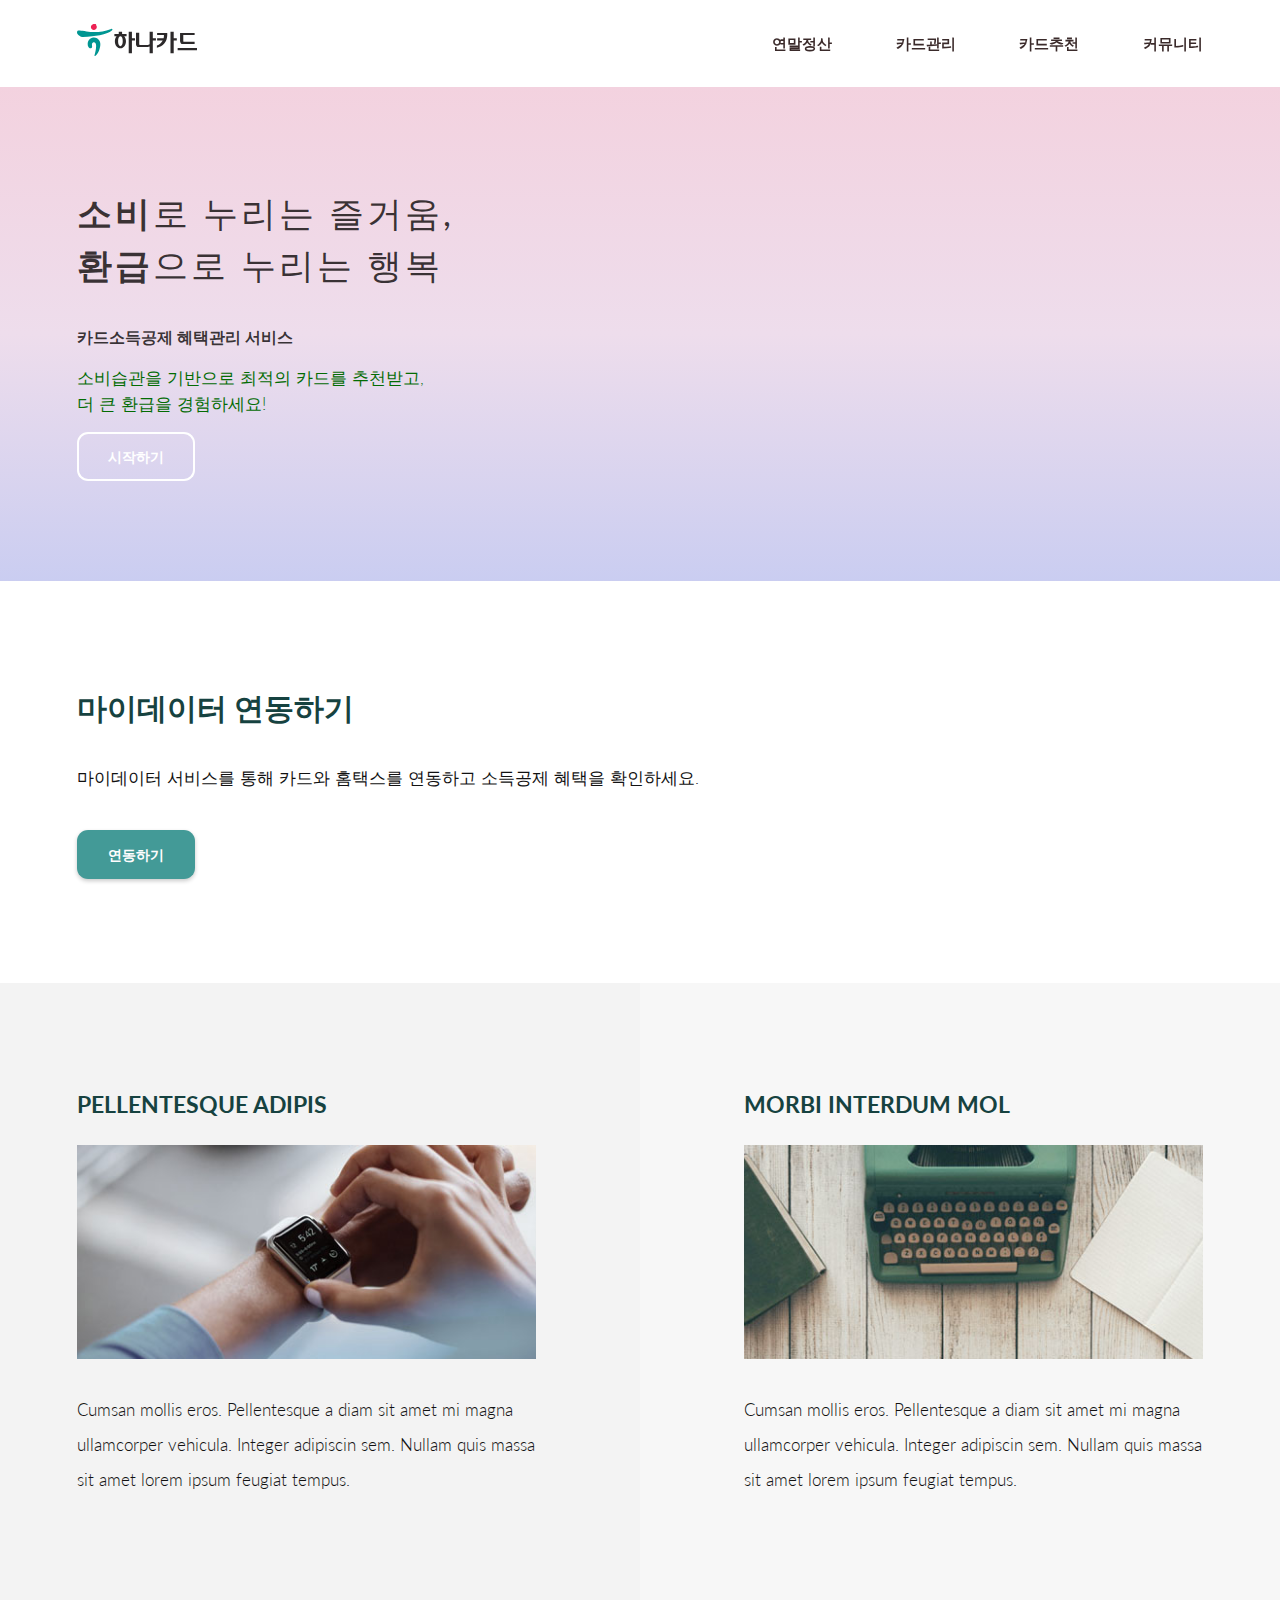
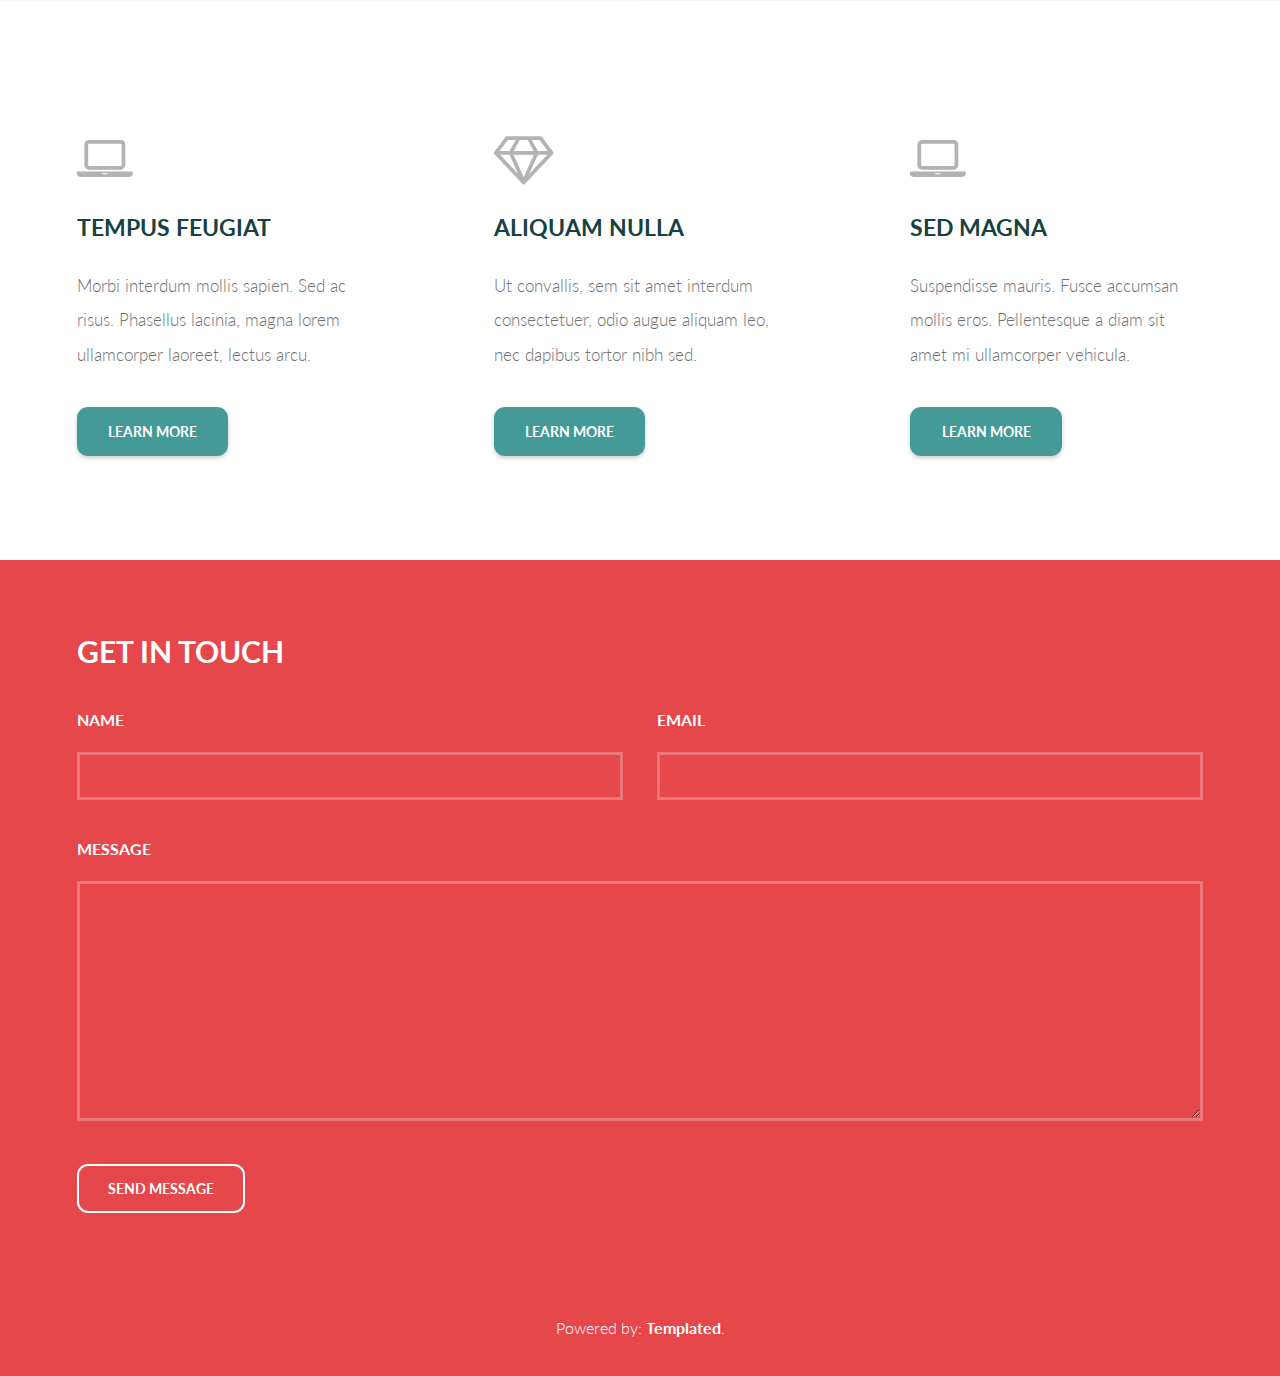
==== web_초안/index.html @ eab3b407 "init: web 초기구성" ====
<!DOCTYPE HTML>
<!--
	Introspect by TEMPLATED
	templated.co @templatedco
	Released for free under the Creative Commons Attribution 3.0 license (templated.co/license)
-->
<html>
	<head>
		<title>Introspect by TEMPLATED</title>
		<meta charset="utf-8" />
		<meta name="viewport" content="width=device-width, initial-scale=1, user-scalable=no" />
		<link rel="stylesheet" href="assets/css/main.css" />
	</head>
	<body>

		<!-- Header -->
			<header id="header">
				<div class="inner">
					<a href="index.html" class="logo">
						<img src="images/하나카드.svg" alt="Logo" style="width: 120px; height: auto;">
					</a>
					<nav id="nav">
						<a href="index.html">연말정산</a>
						<a href="generic.html">카드관리</a>
						<a href="elements.html">카드추천</a>
						<a href="community.html">커뮤니티</a>
					</nav>
				</div>
			</header>
			<a href="#menu" class="navPanelToggle"><span class="fa fa-bars"></span></a>

		<!-- Banner -->
			<section id="banner">
				<div class="inner">
					<h1>소비<span>로 누리는 즐거움,</span><br />
						환급<span>으로 누리는 행복</span></h1>
					<h5>카드소득공제 혜택관리 서비스</h5>
					
					<!-- <h4>소비습관을 기반으로 최적의 카드를 추천받고,<br />
						더 큰 환급을 경험하세요</span></h4> -->
						소비습관을 기반으로 최적의 카드를 추천받고,<br />
						더 큰 환급을 경험하세요!<br />
						<h5>  </h5>
						<h5>  </h5>		
					<ul class="actions">
											<li><a href="#" class="button alt">시작하기</a></li>
					</ul>
				</div>
			</section>

		<!-- One -->
			<section id="one">
				<div class="inner">
					<header>
						<h2>마이데이터 연동하기</h2>
					</header>
					<p>마이데이터 서비스를 통해 카드와 홈택스를 연동하고 소득공제 혜택을 확인하세요.</p>
					<ul class="actions">
						<li><a href="#" class="button alt">연동하기</a></li>
					</ul>
				</div>
			</section>

		<!-- Two -->
			<section id="two">
				<div class="inner">
					<article>
						<div class="content">
							<header>
								<h3>Pellentesque adipis</h3>
							</header>
							<div class="image fit">
								<img src="images/pic01.jpg" alt="" />
							</div>
							<p>Cumsan mollis eros. Pellentesque a diam sit amet mi magna ullamcorper vehicula. Integer adipiscin sem. Nullam quis massa sit amet lorem ipsum feugiat tempus.</p>
						</div>
					</article>
					<article class="alt">
						<div class="content">
							<header>
								<h3>Morbi interdum mol</h3>
							</header>
							<div class="image fit">
								<img src="images/pic02.jpg" alt="" />
							</div>
							<p>Cumsan mollis eros. Pellentesque a diam sit amet mi magna ullamcorper vehicula. Integer adipiscin sem. Nullam quis massa sit amet lorem ipsum feugiat tempus.</p>
						</div>
					</article>
				</div>
			</section>

		<!-- Three -->
			<section id="three">
				<div class="inner">
					<article>
						<div class="content">
							<span class="icon fa-laptop"></span>
							<header>
								<h3>Tempus Feugiat</h3>
							</header>
							<p>Morbi interdum mollis sapien. Sed ac risus. Phasellus lacinia, magna lorem ullamcorper laoreet, lectus arcu.</p>
							<ul class="actions">
								<li><a href="#" class="button alt">Learn More</a></li>
							</ul>
						</div>
					</article>
					<article>
						<div class="content">
							<span class="icon fa-diamond"></span>
							<header>
								<h3>Aliquam Nulla</h3>
							</header>
							<p>Ut convallis, sem sit amet interdum consectetuer, odio augue aliquam leo, nec dapibus tortor nibh sed.</p>
							<ul class="actions">
								<li><a href="#" class="button alt">Learn More</a></li>
							</ul>
						</div>
					</article>
					<article>
					<div class="content">
							<span class="icon fa-laptop"></span>
							<header>
								<h3>Sed Magna</h3>
							</header>
							<p>Suspendisse mauris. Fusce accumsan mollis eros. Pellentesque a diam sit amet mi ullamcorper vehicula.</p>
							<ul class="actions">
								<li><a href="#" class="button alt">Learn More</a></li>
							</ul>
						</div>
					</article>
				</div>
			</section>

		<!-- Footer -->
			<section id="footer">
				<div class="inner">
					<header>
						<h2>Get in Touch</h2>
					</header>
					<form method="post" action="#">
						<div class="field half first">
							<label for="name">Name</label>
							<input type="text" name="name" id="name" />
						</div>
						<div class="field half">
							<label for="email">Email</label>
							<input type="text" name="email" id="email" />
						</div>
						<div class="field">
							<label for="message">Message</label>
							<textarea name="message" id="message" rows="6"></textarea>
						</div>
						<ul class="actions">
							<li><input type="submit" value="Send Message" class="alt" /></li>
						</ul>
					</form>
				</div>
			</section>

		<div class="copyright">
			Powered by: <a href="https://templated.co/">Templated</a>.
		</div>

		<!-- Scripts -->
			<script src="assets/js/jquery.min.js"></script>
			<script src="assets/js/skel.min.js"></script>
			<script src="assets/js/util.js"></script>
			<script src="assets/js/main.js"></script>

	</body>
</html>
---- web_초안/assets/css/main.css ----
@import url(font-awesome.min.css);
@import url("https://fonts.googleapis.com/css?family=Lato:300,400,700|Pacifico");

/*
	Introspect by TEMPLATED
	templated.co @templatedco
	Released for free under the Creative Commons Attribution 3.0 license (templated.co/license)
*/

/* Reset */

	html, body, div, span, applet, object, iframe, h1, h2, h3, h4, h5, h6, p, blockquote, pre, a, abbr, acronym, address, big, cite, code, del, dfn, em, img, ins, kbd, q, s, samp, small, strike, strong, sub, sup, tt, var, b, u, i, center, dl, dt, dd, ol, ul, li, fieldset, form, label, legend, table, caption, tbody, tfoot, thead, tr, th, td, article, aside, canvas, details, embed, figure, figcaption, footer, header, hgroup, menu, nav, output, ruby, section, summary, time, mark, audio, video {
		margin: 0;
		padding: 0;
		border: 0;
		font-size: 100%;
		font: inherit;
		vertical-align: baseline;
	}

	article, aside, details, figcaption, figure, footer, header, hgroup, menu, nav, section {
		display: block;
	}

	body {
		line-height: 1;
	}

	ol, ul {
		list-style: none;
	}

	blockquote, q {
		quotes: none;
	}

	blockquote:before, blockquote:after, q:before, q:after {
		content: '';
		content: none;
	}

	table {
		border-collapse: collapse;
		border-spacing: 0;
	}

	body {
		-webkit-text-size-adjust: none;
	}

/* Box Model */

	*, *:before, *:after {
		-moz-box-sizing: border-box;
		-webkit-box-sizing: border-box;
		box-sizing: border-box;
	}

/* Containers */

	.container {
		margin-left: auto;
		margin-right: auto;
	}

	.container.\31 25\25 {
		width: 100%;
		max-width: 100em;
		min-width: 80em;
	}

	.container.\37 5\25 {
		width: 60em;
	}

	.container.\35 0\25 {
		width: 40em;
	}

	.container.\32 5\25 {
		width: 20em;
	}

	.container {
		width: 80em;
	}

	@media screen and (max-width: 1680px) {

		.container.\31 25\25 {
			width: 100%;
			max-width: 100em;
			min-width: 80em;
		}

		.container.\37 5\25 {
			width: 60em;
		}

		.container.\35 0\25 {
			width: 40em;
		}

		.container.\32 5\25 {
			width: 20em;
		}

		.container {
			width: 80em;
		}

	}

	@media screen and (max-width: 1280px) {

		.container.\31 25\25 {
			width: 100%;
			max-width: 81.25em;
			min-width: 65em;
		}

		.container.\37 5\25 {
			width: 48.75em;
		}

		.container.\35 0\25 {
			width: 32.5em;
		}

		.container.\32 5\25 {
			width: 16.25em;
		}

		.container {
			width: 65em;
		}

	}

	@media screen and (max-width: 980px) {

		.container.\31 25\25 {
			width: 100%;
			max-width: 112.5%;
			min-width: 90%;
		}

		.container.\37 5\25 {
			width: 67.5%;
		}

		.container.\35 0\25 {
			width: 45%;
		}

		.container.\32 5\25 {
			width: 22.5%;
		}

		.container {
			width: 90%;
		}

	}

	@media screen and (max-width: 736px) {

		.container.\31 25\25 {
			width: 100%;
			max-width: 112.5%;
			min-width: 90%;
		}

		.container.\37 5\25 {
			width: 67.5%;
		}

		.container.\35 0\25 {
			width: 45%;
		}

		.container.\32 5\25 {
			width: 22.5%;
		}

		.container {
			width: 90% !important;
		}

	}

	@media screen and (max-width: 480px) {

		.container.\31 25\25 {
			width: 100%;
			max-width: 112.5%;
			min-width: 90%;
		}

		.container.\37 5\25 {
			width: 67.5%;
		}

		.container.\35 0\25 {
			width: 45%;
		}

		.container.\32 5\25 {
			width: 22.5%;
		}

		.container {
			width: 90% !important;
		}

	}

/* Grid */

	.row {
		border-bottom: solid 1px transparent;
		-moz-box-sizing: border-box;
		-webkit-box-sizing: border-box;
		box-sizing: border-box;
	}

	.row > * {
		float: left;
		-moz-box-sizing: border-box;
		-webkit-box-sizing: border-box;
		box-sizing: border-box;
	}

	.row:after, .row:before {
		content: '';
		display: block;
		clear: both;
		height: 0;
	}

	.row.uniform > * > :first-child {
		margin-top: 0;
	}

	.row.uniform > * > :last-child {
		margin-bottom: 0;
	}

	.row.\30 \25 > * {
		padding: 0 0 0 0em;
	}

	.row.\30 \25 {
		margin: 0 0 -1px 0em;
	}

	.row.uniform.\30 \25 > * {
		padding: 0em 0 0 0em;
	}

	.row.uniform.\30 \25 {
		margin: 0em 0 -1px 0em;
	}

	.row > * {
		padding: 0 0 0 2em;
	}

	.row {
		margin: 0 0 -1px -2em;
	}

	.row.uniform > * {
		padding: 2em 0 0 2em;
	}

	.row.uniform {
		margin: -2em 0 -1px -2em;
	}

	.row.\32 00\25 > * {
		padding: 0 0 0 4em;
	}

	.row.\32 00\25 {
		margin: 0 0 -1px -4em;
	}

	.row.uniform.\32 00\25 > * {
		padding: 4em 0 0 4em;
	}

	.row.uniform.\32 00\25 {
		margin: -4em 0 -1px -4em;
	}

	.row.\31 50\25 > * {
		padding: 0 0 0 3em;
	}

	.row.\31 50\25 {
		margin: 0 0 -1px -3em;
	}

	.row.uniform.\31 50\25 > * {
		padding: 3em 0 0 3em;
	}

	.row.uniform.\31 50\25 {
		margin: -3em 0 -1px -3em;
	}

	.row.\35 0\25 > * {
		padding: 0 0 0 1em;
	}

	.row.\35 0\25 {
		margin: 0 0 -1px -1em;
	}

	.row.uniform.\35 0\25 > * {
		padding: 1em 0 0 1em;
	}

	.row.uniform.\35 0\25 {
		margin: -1em 0 -1px -1em;
	}

	.row.\32 5\25 > * {
		padding: 0 0 0 0.5em;
	}

	.row.\32 5\25 {
		margin: 0 0 -1px -0.5em;
	}

	.row.uniform.\32 5\25 > * {
		padding: 0.5em 0 0 0.5em;
	}

	.row.uniform.\32 5\25 {
		margin: -0.5em 0 -1px -0.5em;
	}

	.\31 2u, .\31 2u\24 {
		width: 100%;
		clear: none;
		margin-left: 0;
	}

	.\31 1u, .\31 1u\24 {
		width: 91.6666666667%;
		clear: none;
		margin-left: 0;
	}

	.\31 0u, .\31 0u\24 {
		width: 83.3333333333%;
		clear: none;
		margin-left: 0;
	}

	.\39 u, .\39 u\24 {
		width: 75%;
		clear: none;
		margin-left: 0;
	}

	.\38 u, .\38 u\24 {
		width: 66.6666666667%;
		clear: none;
		margin-left: 0;
	}

	.\37 u, .\37 u\24 {
		width: 58.3333333333%;
		clear: none;
		margin-left: 0;
	}

	.\36 u, .\36 u\24 {
		width: 50%;
		clear: none;
		margin-left: 0;
	}

	.\35 u, .\35 u\24 {
		width: 41.6666666667%;
		clear: none;
		margin-left: 0;
	}

	.\34 u, .\34 u\24 {
		width: 33.3333333333%;
		clear: none;
		margin-left: 0;
	}

	.\33 u, .\33 u\24 {
		width: 25%;
		clear: none;
		margin-left: 0;
	}

	.\32 u, .\32 u\24 {
		width: 16.6666666667%;
		clear: none;
		margin-left: 0;
	}

	.\31 u, .\31 u\24 {
		width: 8.3333333333%;
		clear: none;
		margin-left: 0;
	}

	.\31 2u\24 + *,
	.\31 1u\24 + *,
	.\31 0u\24 + *,
	.\39 u\24 + *,
	.\38 u\24 + *,
	.\37 u\24 + *,
	.\36 u\24 + *,
	.\35 u\24 + *,
	.\34 u\24 + *,
	.\33 u\24 + *,
	.\32 u\24 + *,
	.\31 u\24 + * {
		clear: left;
	}

	.\-11u {
		margin-left: 91.66667%;
	}

	.\-10u {
		margin-left: 83.33333%;
	}

	.\-9u {
		margin-left: 75%;
	}

	.\-8u {
		margin-left: 66.66667%;
	}

	.\-7u {
		margin-left: 58.33333%;
	}

	.\-6u {
		margin-left: 50%;
	}

	.\-5u {
		margin-left: 41.66667%;
	}

	.\-4u {
		margin-left: 33.33333%;
	}

	.\-3u {
		margin-left: 25%;
	}

	.\-2u {
		margin-left: 16.66667%;
	}

	.\-1u {
		margin-left: 8.33333%;
	}

	@media screen and (max-width: 1680px) {

		.row > * {
			padding: 0 0 0 2em;
		}

		.row {
			margin: 0 0 -1px -2em;
		}

		.row.uniform > * {
			padding: 2em 0 0 2em;
		}

		.row.uniform {
			margin: -2em 0 -1px -2em;
		}

		.row.\32 00\25 > * {
			padding: 0 0 0 4em;
		}

		.row.\32 00\25 {
			margin: 0 0 -1px -4em;
		}

		.row.uniform.\32 00\25 > * {
			padding: 4em 0 0 4em;
		}

		.row.uniform.\32 00\25 {
			margin: -4em 0 -1px -4em;
		}

		.row.\31 50\25 > * {
			padding: 0 0 0 3em;
		}

		.row.\31 50\25 {
			margin: 0 0 -1px -3em;
		}

		.row.uniform.\31 50\25 > * {
			padding: 3em 0 0 3em;
		}

		.row.uniform.\31 50\25 {
			margin: -3em 0 -1px -3em;
		}

		.row.\35 0\25 > * {
			padding: 0 0 0 1em;
		}

		.row.\35 0\25 {
			margin: 0 0 -1px -1em;
		}

		.row.uniform.\35 0\25 > * {
			padding: 1em 0 0 1em;
		}

		.row.uniform.\35 0\25 {
			margin: -1em 0 -1px -1em;
		}

		.row.\32 5\25 > * {
			padding: 0 0 0 0.5em;
		}

		.row.\32 5\25 {
			margin: 0 0 -1px -0.5em;
		}

		.row.uniform.\32 5\25 > * {
			padding: 0.5em 0 0 0.5em;
		}

		.row.uniform.\32 5\25 {
			margin: -0.5em 0 -1px -0.5em;
		}

		.\31 2u\28xlarge\29, .\31 2u\24\28xlarge\29 {
			width: 100%;
			clear: none;
			margin-left: 0;
		}

		.\31 1u\28xlarge\29, .\31 1u\24\28xlarge\29 {
			width: 91.6666666667%;
			clear: none;
			margin-left: 0;
		}

		.\31 0u\28xlarge\29, .\31 0u\24\28xlarge\29 {
			width: 83.3333333333%;
			clear: none;
			margin-left: 0;
		}

		.\39 u\28xlarge\29, .\39 u\24\28xlarge\29 {
			width: 75%;
			clear: none;
			margin-left: 0;
		}

		.\38 u\28xlarge\29, .\38 u\24\28xlarge\29 {
			width: 66.6666666667%;
			clear: none;
			margin-left: 0;
		}

		.\37 u\28xlarge\29, .\37 u\24\28xlarge\29 {
			width: 58.3333333333%;
			clear: none;
			margin-left: 0;
		}

		.\36 u\28xlarge\29, .\36 u\24\28xlarge\29 {
			width: 50%;
			clear: none;
			margin-left: 0;
		}

		.\35 u\28xlarge\29, .\35 u\24\28xlarge\29 {
			width: 41.6666666667%;
			clear: none;
			margin-left: 0;
		}

		.\34 u\28xlarge\29, .\34 u\24\28xlarge\29 {
			width: 33.3333333333%;
			clear: none;
			margin-left: 0;
		}

		.\33 u\28xlarge\29, .\33 u\24\28xlarge\29 {
			width: 25%;
			clear: none;
			margin-left: 0;
		}

		.\32 u\28xlarge\29, .\32 u\24\28xlarge\29 {
			width: 16.6666666667%;
			clear: none;
			margin-left: 0;
		}

		.\31 u\28xlarge\29, .\31 u\24\28xlarge\29 {
			width: 8.3333333333%;
			clear: none;
			margin-left: 0;
		}

		.\31 2u\24\28xlarge\29 + *,
		.\31 1u\24\28xlarge\29 + *,
		.\31 0u\24\28xlarge\29 + *,
		.\39 u\24\28xlarge\29 + *,
		.\38 u\24\28xlarge\29 + *,
		.\37 u\24\28xlarge\29 + *,
		.\36 u\24\28xlarge\29 + *,
		.\35 u\24\28xlarge\29 + *,
		.\34 u\24\28xlarge\29 + *,
		.\33 u\24\28xlarge\29 + *,
		.\32 u\24\28xlarge\29 + *,
		.\31 u\24\28xlarge\29 + * {
			clear: left;
		}

		.\-11u\28xlarge\29 {
			margin-left: 91.66667%;
		}

		.\-10u\28xlarge\29 {
			margin-left: 83.33333%;
		}

		.\-9u\28xlarge\29 {
			margin-left: 75%;
		}

		.\-8u\28xlarge\29 {
			margin-left: 66.66667%;
		}

		.\-7u\28xlarge\29 {
			margin-left: 58.33333%;
		}

		.\-6u\28xlarge\29 {
			margin-left: 50%;
		}

		.\-5u\28xlarge\29 {
			margin-left: 41.66667%;
		}

		.\-4u\28xlarge\29 {
			margin-left: 33.33333%;
		}

		.\-3u\28xlarge\29 {
			margin-left: 25%;
		}

		.\-2u\28xlarge\29 {
			margin-left: 16.66667%;
		}

		.\-1u\28xlarge\29 {
			margin-left: 8.33333%;
		}

	}

	@media screen and (max-width: 1280px) {

		.row > * {
			padding: 0 0 0 1.5em;
		}

		.row {
			margin: 0 0 -1px -1.5em;
		}

		.row.uniform > * {
			padding: 1.5em 0 0 1.5em;
		}

		.row.uniform {
			margin: -1.5em 0 -1px -1.5em;
		}

		.row.\32 00\25 > * {
			padding: 0 0 0 3em;
		}

		.row.\32 00\25 {
			margin: 0 0 -1px -3em;
		}

		.row.uniform.\32 00\25 > * {
			padding: 3em 0 0 3em;
		}

		.row.uniform.\32 00\25 {
			margin: -3em 0 -1px -3em;
		}

		.row.\31 50\25 > * {
			padding: 0 0 0 2.25em;
		}

		.row.\31 50\25 {
			margin: 0 0 -1px -2.25em;
		}

		.row.uniform.\31 50\25 > * {
			padding: 2.25em 0 0 2.25em;
		}

		.row.uniform.\31 50\25 {
			margin: -2.25em 0 -1px -2.25em;
		}

		.row.\35 0\25 > * {
			padding: 0 0 0 0.75em;
		}

		.row.\35 0\25 {
			margin: 0 0 -1px -0.75em;
		}

		.row.uniform.\35 0\25 > * {
			padding: 0.75em 0 0 0.75em;
		}

		.row.uniform.\35 0\25 {
			margin: -0.75em 0 -1px -0.75em;
		}

		.row.\32 5\25 > * {
			padding: 0 0 0 0.375em;
		}

		.row.\32 5\25 {
			margin: 0 0 -1px -0.375em;
		}

		.row.uniform.\32 5\25 > * {
			padding: 0.375em 0 0 0.375em;
		}

		.row.uniform.\32 5\25 {
			margin: -0.375em 0 -1px -0.375em;
		}

		.\31 2u\28large\29, .\31 2u\24\28large\29 {
			width: 100%;
			clear: none;
			margin-left: 0;
		}

		.\31 1u\28large\29, .\31 1u\24\28large\29 {
			width: 91.6666666667%;
			clear: none;
			margin-left: 0;
		}

		.\31 0u\28large\29, .\31 0u\24\28large\29 {
			width: 83.3333333333%;
			clear: none;
			margin-left: 0;
		}

		.\39 u\28large\29, .\39 u\24\28large\29 {
			width: 75%;
			clear: none;
			margin-left: 0;
		}

		.\38 u\28large\29, .\38 u\24\28large\29 {
			width: 66.6666666667%;
			clear: none;
			margin-left: 0;
		}

		.\37 u\28large\29, .\37 u\24\28large\29 {
			width: 58.3333333333%;
			clear: none;
			margin-left: 0;
		}

		.\36 u\28large\29, .\36 u\24\28large\29 {
			width: 50%;
			clear: none;
			margin-left: 0;
		}

		.\35 u\28large\29, .\35 u\24\28large\29 {
			width: 41.6666666667%;
			clear: none;
			margin-left: 0;
		}

		.\34 u\28large\29, .\34 u\24\28large\29 {
			width: 33.3333333333%;
			clear: none;
			margin-left: 0;
		}

		.\33 u\28large\29, .\33 u\24\28large\29 {
			width: 25%;
			clear: none;
			margin-left: 0;
		}

		.\32 u\28large\29, .\32 u\24\28large\29 {
			width: 16.6666666667%;
			clear: none;
			margin-left: 0;
		}

		.\31 u\28large\29, .\31 u\24\28large\29 {
			width: 8.3333333333%;
			clear: none;
			margin-left: 0;
		}

		.\31 2u\24\28large\29 + *,
		.\31 1u\24\28large\29 + *,
		.\31 0u\24\28large\29 + *,
		.\39 u\24\28large\29 + *,
		.\38 u\24\28large\29 + *,
		.\37 u\24\28large\29 + *,
		.\36 u\24\28large\29 + *,
		.\35 u\24\28large\29 + *,
		.\34 u\24\28large\29 + *,
		.\33 u\24\28large\29 + *,
		.\32 u\24\28large\29 + *,
		.\31 u\24\28large\29 + * {
			clear: left;
		}

		.\-11u\28large\29 {
			margin-left: 91.66667%;
		}

		.\-10u\28large\29 {
			margin-left: 83.33333%;
		}

		.\-9u\28large\29 {
			margin-left: 75%;
		}

		.\-8u\28large\29 {
			margin-left: 66.66667%;
		}

		.\-7u\28large\29 {
			margin-left: 58.33333%;
		}

		.\-6u\28large\29 {
			margin-left: 50%;
		}

		.\-5u\28large\29 {
			margin-left: 41.66667%;
		}

		.\-4u\28large\29 {
			margin-left: 33.33333%;
		}

		.\-3u\28large\29 {
			margin-left: 25%;
		}

		.\-2u\28large\29 {
			margin-left: 16.66667%;
		}

		.\-1u\28large\29 {
			margin-left: 8.33333%;
		}

	}

	@media screen and (max-width: 980px) {

		.row > * {
			padding: 0 0 0 1.5em;
		}

		.row {
			margin: 0 0 -1px -1.5em;
		}

		.row.uniform > * {
			padding: 1.5em 0 0 1.5em;
		}

		.row.uniform {
			margin: -1.5em 0 -1px -1.5em;
		}

		.row.\32 00\25 > * {
			padding: 0 0 0 3em;
		}

		.row.\32 00\25 {
			margin: 0 0 -1px -3em;
		}

		.row.uniform.\32 00\25 > * {
			padding: 3em 0 0 3em;
		}

		.row.uniform.\32 00\25 {
			margin: -3em 0 -1px -3em;
		}

		.row.\31 50\25 > * {
			padding: 0 0 0 2.25em;
		}

		.row.\31 50\25 {
			margin: 0 0 -1px -2.25em;
		}

		.row.uniform.\31 50\25 > * {
			padding: 2.25em 0 0 2.25em;
		}

		.row.uniform.\31 50\25 {
			margin: -2.25em 0 -1px -2.25em;
		}

		.row.\35 0\25 > * {
			padding: 0 0 0 0.75em;
		}

		.row.\35 0\25 {
			margin: 0 0 -1px -0.75em;
		}

		.row.uniform.\35 0\25 > * {
			padding: 0.75em 0 0 0.75em;
		}

		.row.uniform.\35 0\25 {
			margin: -0.75em 0 -1px -0.75em;
		}

		.row.\32 5\25 > * {
			padding: 0 0 0 0.375em;
		}

		.row.\32 5\25 {
			margin: 0 0 -1px -0.375em;
		}

		.row.uniform.\32 5\25 > * {
			padding: 0.375em 0 0 0.375em;
		}

		.row.uniform.\32 5\25 {
			margin: -0.375em 0 -1px -0.375em;
		}

		.\31 2u\28medium\29, .\31 2u\24\28medium\29 {
			width: 100%;
			clear: none;
			margin-left: 0;
		}

		.\31 1u\28medium\29, .\31 1u\24\28medium\29 {
			width: 91.6666666667%;
			clear: none;
			margin-left: 0;
		}

		.\31 0u\28medium\29, .\31 0u\24\28medium\29 {
			width: 83.3333333333%;
			clear: none;
			margin-left: 0;
		}

		.\39 u\28medium\29, .\39 u\24\28medium\29 {
			width: 75%;
			clear: none;
			margin-left: 0;
		}

		.\38 u\28medium\29, .\38 u\24\28medium\29 {
			width: 66.6666666667%;
			clear: none;
			margin-left: 0;
		}

		.\37 u\28medium\29, .\37 u\24\28medium\29 {
			width: 58.3333333333%;
			clear: none;
			margin-left: 0;
		}

		.\36 u\28medium\29, .\36 u\24\28medium\29 {
			width: 50%;
			clear: none;
			margin-left: 0;
		}

		.\35 u\28medium\29, .\35 u\24\28medium\29 {
			width: 41.6666666667%;
			clear: none;
			margin-left: 0;
		}

		.\34 u\28medium\29, .\34 u\24\28medium\29 {
			width: 33.3333333333%;
			clear: none;
			margin-left: 0;
		}

		.\33 u\28medium\29, .\33 u\24\28medium\29 {
			width: 25%;
			clear: none;
			margin-left: 0;
		}

		.\32 u\28medium\29, .\32 u\24\28medium\29 {
			width: 16.6666666667%;
			clear: none;
			margin-left: 0;
		}

		.\31 u\28medium\29, .\31 u\24\28medium\29 {
			width: 8.3333333333%;
			clear: none;
			margin-left: 0;
		}

		.\31 2u\24\28medium\29 + *,
		.\31 1u\24\28medium\29 + *,
		.\31 0u\24\28medium\29 + *,
		.\39 u\24\28medium\29 + *,
		.\38 u\24\28medium\29 + *,
		.\37 u\24\28medium\29 + *,
		.\36 u\24\28medium\29 + *,
		.\35 u\24\28medium\29 + *,
		.\34 u\24\28medium\29 + *,
		.\33 u\24\28medium\29 + *,
		.\32 u\24\28medium\29 + *,
		.\31 u\24\28medium\29 + * {
			clear: left;
		}

		.\-11u\28medium\29 {
			margin-left: 91.66667%;
		}

		.\-10u\28medium\29 {
			margin-left: 83.33333%;
		}

		.\-9u\28medium\29 {
			margin-left: 75%;
		}

		.\-8u\28medium\29 {
			margin-left: 66.66667%;
		}

		.\-7u\28medium\29 {
			margin-left: 58.33333%;
		}

		.\-6u\28medium\29 {
			margin-left: 50%;
		}

		.\-5u\28medium\29 {
			margin-left: 41.66667%;
		}

		.\-4u\28medium\29 {
			margin-left: 33.33333%;
		}

		.\-3u\28medium\29 {
			margin-left: 25%;
		}

		.\-2u\28medium\29 {
			margin-left: 16.66667%;
		}

		.\-1u\28medium\29 {
			margin-left: 8.33333%;
		}

	}

	@media screen and (max-width: 736px) {

		.row > * {
			padding: 0 0 0 1.25em;
		}

		.row {
			margin: 0 0 -1px -1.25em;
		}

		.row.uniform > * {
			padding: 1.25em 0 0 1.25em;
		}

		.row.uniform {
			margin: -1.25em 0 -1px -1.25em;
		}

		.row.\32 00\25 > * {
			padding: 0 0 0 2.5em;
		}

		.row.\32 00\25 {
			margin: 0 0 -1px -2.5em;
		}

		.row.uniform.\32 00\25 > * {
			padding: 2.5em 0 0 2.5em;
		}

		.row.uniform.\32 00\25 {
			margin: -2.5em 0 -1px -2.5em;
		}

		.row.\31 50\25 > * {
			padding: 0 0 0 1.875em;
		}

		.row.\31 50\25 {
			margin: 0 0 -1px -1.875em;
		}

		.row.uniform.\31 50\25 > * {
			padding: 1.875em 0 0 1.875em;
		}

		.row.uniform.\31 50\25 {
			margin: -1.875em 0 -1px -1.875em;
		}

		.row.\35 0\25 > * {
			padding: 0 0 0 0.625em;
		}

		.row.\35 0\25 {
			margin: 0 0 -1px -0.625em;
		}

		.row.uniform.\35 0\25 > * {
			padding: 0.625em 0 0 0.625em;
		}

		.row.uniform.\35 0\25 {
			margin: -0.625em 0 -1px -0.625em;
		}

		.row.\32 5\25 > * {
			padding: 0 0 0 0.3125em;
		}

		.row.\32 5\25 {
			margin: 0 0 -1px -0.3125em;
		}

		.row.uniform.\32 5\25 > * {
			padding: 0.3125em 0 0 0.3125em;
		}

		.row.uniform.\32 5\25 {
			margin: -0.3125em 0 -1px -0.3125em;
		}

		.\31 2u\28small\29, .\31 2u\24\28small\29 {
			width: 100%;
			clear: none;
			margin-left: 0;
		}

		.\31 1u\28small\29, .\31 1u\24\28small\29 {
			width: 91.6666666667%;
			clear: none;
			margin-left: 0;
		}

		.\31 0u\28small\29, .\31 0u\24\28small\29 {
			width: 83.3333333333%;
			clear: none;
			margin-left: 0;
		}

		.\39 u\28small\29, .\39 u\24\28small\29 {
			width: 75%;
			clear: none;
			margin-left: 0;
		}

		.\38 u\28small\29, .\38 u\24\28small\29 {
			width: 66.6666666667%;
			clear: none;
			margin-left: 0;
		}

		.\37 u\28small\29, .\37 u\24\28small\29 {
			width: 58.3333333333%;
			clear: none;
			margin-left: 0;
		}

		.\36 u\28small\29, .\36 u\24\28small\29 {
			width: 50%;
			clear: none;
			margin-left: 0;
		}

		.\35 u\28small\29, .\35 u\24\28small\29 {
			width: 41.6666666667%;
			clear: none;
			margin-left: 0;
		}

		.\34 u\28small\29, .\34 u\24\28small\29 {
			width: 33.3333333333%;
			clear: none;
			margin-left: 0;
		}

		.\33 u\28small\29, .\33 u\24\28small\29 {
			width: 25%;
			clear: none;
			margin-left: 0;
		}

		.\32 u\28small\29, .\32 u\24\28small\29 {
			width: 16.6666666667%;
			clear: none;
			margin-left: 0;
		}

		.\31 u\28small\29, .\31 u\24\28small\29 {
			width: 8.3333333333%;
			clear: none;
			margin-left: 0;
		}

		.\31 2u\24\28small\29 + *,
		.\31 1u\24\28small\29 + *,
		.\31 0u\24\28small\29 + *,
		.\39 u\24\28small\29 + *,
		.\38 u\24\28small\29 + *,
		.\37 u\24\28small\29 + *,
		.\36 u\24\28small\29 + *,
		.\35 u\24\28small\29 + *,
		.\34 u\24\28small\29 + *,
		.\33 u\24\28small\29 + *,
		.\32 u\24\28small\29 + *,
		.\31 u\24\28small\29 + * {
			clear: left;
		}

		.\-11u\28small\29 {
			margin-left: 91.66667%;
		}

		.\-10u\28small\29 {
			margin-left: 83.33333%;
		}

		.\-9u\28small\29 {
			margin-left: 75%;
		}

		.\-8u\28small\29 {
			margin-left: 66.66667%;
		}

		.\-7u\28small\29 {
			margin-left: 58.33333%;
		}

		.\-6u\28small\29 {
			margin-left: 50%;
		}

		.\-5u\28small\29 {
			margin-left: 41.66667%;
		}

		.\-4u\28small\29 {
			margin-left: 33.33333%;
		}

		.\-3u\28small\29 {
			margin-left: 25%;
		}

		.\-2u\28small\29 {
			margin-left: 16.66667%;
		}

		.\-1u\28small\29 {
			margin-left: 8.33333%;
		}

	}

	@media screen and (max-width: 480px) {

		.row > * {
			padding: 0 0 0 1.25em;
		}

		.row {
			margin: 0 0 -1px -1.25em;
		}

		.row.uniform > * {
			padding: 1.25em 0 0 1.25em;
		}

		.row.uniform {
			margin: -1.25em 0 -1px -1.25em;
		}

		.row.\32 00\25 > * {
			padding: 0 0 0 2.5em;
		}

		.row.\32 00\25 {
			margin: 0 0 -1px -2.5em;
		}

		.row.uniform.\32 00\25 > * {
			padding: 2.5em 0 0 2.5em;
		}

		.row.uniform.\32 00\25 {
			margin: -2.5em 0 -1px -2.5em;
		}

		.row.\31 50\25 > * {
			padding: 0 0 0 1.875em;
		}

		.row.\31 50\25 {
			margin: 0 0 -1px -1.875em;
		}

		.row.uniform.\31 50\25 > * {
			padding: 1.875em 0 0 1.875em;
		}

		.row.uniform.\31 50\25 {
			margin: -1.875em 0 -1px -1.875em;
		}

		.row.\35 0\25 > * {
			padding: 0 0 0 0.625em;
		}

		.row.\35 0\25 {
			margin: 0 0 -1px -0.625em;
		}

		.row.uniform.\35 0\25 > * {
			padding: 0.625em 0 0 0.625em;
		}

		.row.uniform.\35 0\25 {
			margin: -0.625em 0 -1px -0.625em;
		}

		.row.\32 5\25 > * {
			padding: 0 0 0 0.3125em;
		}

		.row.\32 5\25 {
			margin: 0 0 -1px -0.3125em;
		}

		.row.uniform.\32 5\25 > * {
			padding: 0.3125em 0 0 0.3125em;
		}

		.row.uniform.\32 5\25 {
			margin: -0.3125em 0 -1px -0.3125em;
		}

		.\31 2u\28xsmall\29, .\31 2u\24\28xsmall\29 {
			width: 100%;
			clear: none;
			margin-left: 0;
		}

		.\31 1u\28xsmall\29, .\31 1u\24\28xsmall\29 {
			width: 91.6666666667%;
			clear: none;
			margin-left: 0;
		}

		.\31 0u\28xsmall\29, .\31 0u\24\28xsmall\29 {
			width: 83.3333333333%;
			clear: none;
			margin-left: 0;
		}

		.\39 u\28xsmall\29, .\39 u\24\28xsmall\29 {
			width: 75%;
			clear: none;
			margin-left: 0;
		}

		.\38 u\28xsmall\29, .\38 u\24\28xsmall\29 {
			width: 66.6666666667%;
			clear: none;
			margin-left: 0;
		}

		.\37 u\28xsmall\29, .\37 u\24\28xsmall\29 {
			width: 58.3333333333%;
			clear: none;
			margin-left: 0;
		}

		.\36 u\28xsmall\29, .\36 u\24\28xsmall\29 {
			width: 50%;
			clear: none;
			margin-left: 0;
		}

		.\35 u\28xsmall\29, .\35 u\24\28xsmall\29 {
			width: 41.6666666667%;
			clear: none;
			margin-left: 0;
		}

		.\34 u\28xsmall\29, .\34 u\24\28xsmall\29 {
			width: 33.3333333333%;
			clear: none;
			margin-left: 0;
		}

		.\33 u\28xsmall\29, .\33 u\24\28xsmall\29 {
			width: 25%;
			clear: none;
			margin-left: 0;
		}

		.\32 u\28xsmall\29, .\32 u\24\28xsmall\29 {
			width: 16.6666666667%;
			clear: none;
			margin-left: 0;
		}

		.\31 u\28xsmall\29, .\31 u\24\28xsmall\29 {
			width: 8.3333333333%;
			clear: none;
			margin-left: 0;
		}

		.\31 2u\24\28xsmall\29 + *,
		.\31 1u\24\28xsmall\29 + *,
		.\31 0u\24\28xsmall\29 + *,
		.\39 u\24\28xsmall\29 + *,
		.\38 u\24\28xsmall\29 + *,
		.\37 u\24\28xsmall\29 + *,
		.\36 u\24\28xsmall\29 + *,
		.\35 u\24\28xsmall\29 + *,
		.\34 u\24\28xsmall\29 + *,
		.\33 u\24\28xsmall\29 + *,
		.\32 u\24\28xsmall\29 + *,
		.\31 u\24\28xsmall\29 + * {
			clear: left;
		}

		.\-11u\28xsmall\29 {
			margin-left: 91.66667%;
		}

		.\-10u\28xsmall\29 {
			margin-left: 83.33333%;
		}

		.\-9u\28xsmall\29 {
			margin-left: 75%;
		}

		.\-8u\28xsmall\29 {
			margin-left: 66.66667%;
		}

		.\-7u\28xsmall\29 {
			margin-left: 58.33333%;
		}

		.\-6u\28xsmall\29 {
			margin-left: 50%;
		}

		.\-5u\28xsmall\29 {
			margin-left: 41.66667%;
		}

		.\-4u\28xsmall\29 {
			margin-left: 33.33333%;
		}

		.\-3u\28xsmall\29 {
			margin-left: 25%;
		}

		.\-2u\28xsmall\29 {
			margin-left: 16.66667%;
		}

		.\-1u\28xsmall\29 {
			margin-left: 8.33333%;
		}

	}

/* Basic */

	@-ms-viewport {
		width: device-width;
	}

	body {
		-ms-overflow-style: scrollbar;
	}

	@media screen and (max-width: 480px) {

		html, body {
			min-width: 320px;
		}

	}

	body {
		background: #fff;
	}

		body.is-loading *, body.is-loading *:before, body.is-loading *:after {
			-moz-animation: none !important;
			-webkit-animation: none !important;
			-ms-animation: none !important;
			animation: none !important;
			-moz-transition: none !important;
			-webkit-transition: none !important;
			-ms-transition: none !important;
			transition: none !important;
		}

/* Type */

	body {
		background-color: #fff;
		color: #111111;
	}

	body, input, select, textarea {
		font-family: "Lato", sans-serif;
		font-size: 15pt;
		font-weight: 300;
		line-height: 2;
	}

		@media screen and (max-width: 1680px) {

			body, input, select, textarea {
				font-size: 13pt;
			}

		}

		@media screen and (max-width: 1280px) {

			body, input, select, textarea {
				font-size: 13pt;
			}

		}

		@media screen and (max-width: 980px) {

			body, input, select, textarea {
				font-size: 12pt;
			}

		}

		@media screen and (max-width: 736px) {

			body, input, select, textarea {
				font-size: 12pt;
			}

		}

		@media screen and (max-width: 480px) {

			body, input, select, textarea {
				font-size: 12pt;
			}

		}

	a {
		-moz-transition: color 0.2s ease-in-out;
		-webkit-transition: color 0.2s ease-in-out;
		-ms-transition: color 0.2s ease-in-out;
		transition: color 0.2s ease-in-out;
		text-decoration: none;
	}

		a:hover {
			text-decoration: underline;
		}

	strong, b {
		font-weight: 700;
	}

	em, i {
		font-style: italic;
	}

	p {
		margin: 0 0 2em 0;
	}

	h1, h2, h3, h4, h5, h6 {
		font-weight: 700;
		line-height: 1.5;
		margin: 0 0 1em 0;
		text-transform: uppercase;
	}

		h1 a, h2 a, h3 a, h4 a, h5 a, h6 a {
			color: inherit;
			text-decoration: none;
		}

	h1 {
		font-size: 2em;
		margin: 0 0 0.25em 0;
	}

	h2 {
		font-size: 1.75em;
	}

	h3 {
		font-size: 1.35em;
	}

	h4 {
		font-size: 1.1em;
	}

	h5 {
		font-size: 0.9em;
	}

	h6 {
		font-size: 0.7em;
	}

	@media screen and (max-width: 736px) {

		h1 {
			font-size: 1.5em;
		}

		h2 {
			font-size: 1.25em;
		}

		h3 {
			font-size: 1.1em;
		}

	}

	sub {
		font-size: 0.8em;
		position: relative;
		top: 0.5em;
	}

	sup {
		font-size: 0.8em;
		position: relative;
		top: -0.5em;
	}

	blockquote {
		border-left: solid 4px;
		font-style: italic;
		margin: 0 0 2em 0;
		padding: 0.5em 0 0.5em 2em;
	}

	code {
		border-radius: 0;
		border: solid 1px;
		font-family: "Courier New", monospace;
		font-size: 0.9em;
		margin: 0 0.25em;
		padding: 0.25em 0.65em;
	}

	pre {
		-webkit-overflow-scrolling: touch;
		font-family: "Courier New", monospace;
		font-size: 0.9em;
		margin: 0 0 2em 0;
	}

		pre code {
			display: block;
			line-height: 1.75;
			padding: 1em 1.5em;
			overflow-x: auto;
		}

	hr {
		border: 0;
		border-bottom: solid 1px;
		margin: 2em 0;
	}

		hr.major {
			margin: 3em 0;
		}

	.align-left {
		text-align: left;
	}

	.align-center {
		text-align: center;
	}

	.align-right {
		text-align: right;
	}

	input, select, textarea {
		color: #e5474b;
	}

	a {
		color: #e5474b;
	}

	strong, b {
		color: #e5474b;
	}

	h1, h2, h3, h4, h5, h6 {
		color: #164240;
	}

	blockquote {
		border-left-color: #e5474b;
	}

	code {
		background: none;
		border-color: #e5474b;
	}

	hr {
		border-bottom-color: #e5474b;
	}

/* Box */

	.box {
		border-radius: 20;
		border: solid 1px;
		margin-bottom: 2em;
		padding: 1.5em;
	}

		.box > :last-child,
		.box > :last-child > :last-child,
		.box > :last-child > :last-child > :last-child {
			margin-bottom: 0;
		}

		.box.alt {
			border: 0;
			border-radius: 0;
			padding: 0;
		}

	.box {
		border-color: #e5474b;
	}

/* Button */

	input[type="submit"],
	input[type="reset"],
	input[type="button"],
	button,
	.button {
		-moz-appearance: none;
		-webkit-appearance: none;
		-ms-appearance: none;
		appearance: none;
		-moz-transition: background-color 0.2s ease-in-out, color 0.2s ease-in-out;
		-webkit-transition: background-color 0.2s ease-in-out, color 0.2s ease-in-out;
		-ms-transition: background-color 0.2s ease-in-out, color 0.2s ease-in-out;
		transition: background-color 0.2s ease-in-out, color 0.2s ease-in-out;
		border-radius: 0.8em;
		border: 0;
		cursor: pointer;
		display: inline-block;
		font-size: .8em;
		font-weight: 700;
		height: 3.5em;
		line-height: 3.65em;
		padding: 0 2.25em;
		text-align: center;
		text-decoration: none;
		text-transform: uppercase;
		white-space: nowrap;
	}

		input[type="submit"]:hover,
		input[type="reset"]:hover,
		input[type="button"]:hover,
		button:hover,
		.button:hover {
			text-decoration: none;
		}

		input[type="submit"].icon,
		input[type="reset"].icon,
		input[type="button"].icon,
		button.icon,
		.button.icon {
			padding-left: 1.35em;
		}

			input[type="submit"].icon:before,
			input[type="reset"].icon:before,
			input[type="button"].icon:before,
			button.icon:before,
			.button.icon:before {
				margin-right: 0.5em;
			}

		input[type="submit"].fit,
		input[type="reset"].fit,
		input[type="button"].fit,
		button.fit,
		.button.fit {
			display: block;
			margin: 0 0 1em 0;
			width: 100%;
		}

		input[type="submit"].small,
		input[type="reset"].small,
		input[type="button"].small,
		button.small,
		.button.small {
			font-size: 0.8em;
		}

		input[type="submit"].big,
		input[type="reset"].big,
		input[type="button"].big,
		button.big,
		.button.big {
			font-size: 1.35em;
		}

		input[type="submit"].disabled, input[type="submit"]:disabled,
		input[type="reset"].disabled,
		input[type="reset"]:disabled,
		input[type="button"].disabled,
		input[type="button"]:disabled,
		button.disabled,
		button:disabled,
		.button.disabled,
		.button:disabled {
			-moz-pointer-events: none;
			-webkit-pointer-events: none;
			-ms-pointer-events: none;
			pointer-events: none;
			opacity: 0.25;
		}

	input[type="submit"],
	input[type="reset"],
	input[type="button"],
	button,
	.button {
		background-color: #5a5a5a;
		color: #ffffff !important;
	}

		input[type="submit"]:hover,
		input[type="reset"]:hover,
		input[type="button"]:hover,
		button:hover,
		.button:hover {
			background-color: #676767;
		}

		input[type="submit"]:active,
		input[type="reset"]:active,
		input[type="button"]:active,
		button:active,
		.button:active {
			background-color: #4d4d4d;
		}

		input[type="submit"].alt,
		input[type="reset"].alt,
		input[type="button"].alt,
		button.alt,
		.button.alt {
			/* background-color: transparent; */
			/* box-shadow: inset 0 0 0 2px #e5474b; */
			/* color: #e5474b !important; */
			background-color: #439a97;
			box-shadow: 0 2px 4px rgba(0, 0, 0, 0.212);
			/* box-shadow: outset 0 0 0 2px #020505; */
			color: #fffdfe !important;
		}

			input[type="submit"].alt:hover,
			input[type="reset"].alt:hover,
			input[type="button"].alt:hover,
			button.alt:hover,
			.button.alt:hover {
				background: #fceced;
			}

			input[type="submit"].alt:active,
			input[type="reset"].alt:active,
			input[type="button"].alt:active,
			button.alt:active,
			.button.alt:active {
				/* background-color: #f9dadb; */
				background-color: #b2e2cf;
			}

			input[type="submit"].alt.icon:before,
			input[type="reset"].alt.icon:before,
			input[type="button"].alt.icon:before,
			button.alt.icon:before,
			.button.alt.icon:before {
				color: #717171;
			}

		input[type="submit"].special,
		input[type="reset"].special,
		input[type="button"].special,
		button.special,
		.button.special {
			background-color: #e5474b;
			color: #ffffff !important;
		}

			input[type="submit"].special:hover,
			input[type="reset"].special:hover,
			input[type="button"].special:hover,
			button.special:hover,
			.button.special:hover {
				background-color: #e85d61;
			}

			input[type="submit"].special:active,
			input[type="reset"].special:active,
			input[type="button"].special:active,
			button.special:active,
			.button.special:active {
				background-color: #e23135;
			}

/* Form */

	form {
		margin: 0 0 2em 0;
	}

		form .field {
			margin: 0 0 2em 0;
		}

			form .field.half {
				width: 50%;
				float: left;
				padding: 0 0 0 1em;
			}

				form .field.half.first {
					padding: 0 1em 0 0;
				}

		form > .actions {
			margin: 2.5em 0 0 0 !important;
		}

		@media screen and (max-width: 736px) {

			form .field {
				margin: 0 0 1.5em 0;
			}

				form .field.half {
					padding: 0 0 0 0.75em;
				}

					form .field.half.first {
						padding: 0 0.75em 0 0;
					}

			form > .actions {
				margin: 2em 0 0 0 !important;
			}

		}

		@media screen and (max-width: 480px) {

			form .field.half {
				width: 100%;
				float: none;
				padding: 0;
			}

				form .field.half.first {
					padding: 0;
				}

		}

	label {
		display: block;
		font-size: 0.9em;
		text-transform: uppercase;
		font-weight: 700;
		margin: 0 0 1em 0;
	}

	input[type="text"],
	input[type="password"],
	input[type="email"],
	select,
	textarea {
		-moz-appearance: none;
		-webkit-appearance: none;
		-ms-appearance: none;
		appearance: none;
		border-radius: 0;
		border: none;
		border: solid 3px;
		color: inherit;
		display: block;
		outline: 0;
		padding: 0 1em;
		text-decoration: none;
		width: 100%;
	}

		input[type="text"]:invalid,
		input[type="password"]:invalid,
		input[type="email"]:invalid,
		select:invalid,
		textarea:invalid {
			box-shadow: none;
		}

	.select-wrapper {
		text-decoration: none;
		display: block;
		position: relative;
	}

		.select-wrapper:before {
			-moz-osx-font-smoothing: grayscale;
			-webkit-font-smoothing: antialiased;
			font-family: FontAwesome;
			font-style: normal;
			font-weight: normal;
			text-transform: none !important;
		}

		.select-wrapper:before {
			content: '\f078';
			display: block;
			height: 2.75em;
			line-height: 2.75em;
			pointer-events: none;
			position: absolute;
			right: 0;
			text-align: center;
			top: 0;
			width: 2.75em;
		}

		.select-wrapper select::-ms-expand {
			display: none;
		}

	input[type="text"],
	input[type="password"],
	input[type="email"],
	select {
		height: 2.75em;
	}

	textarea {
		padding: 0.75em 1em;
	}

	input[type="checkbox"],
	input[type="radio"] {
		-moz-appearance: none;
		-webkit-appearance: none;
		-ms-appearance: none;
		appearance: none;
		display: block;
		float: left;
		margin-right: -2em;
		opacity: 0;
		width: 1em;
		z-index: -1;
	}

		input[type="checkbox"] + label,
		input[type="radio"] + label {
			text-decoration: none;
			cursor: pointer;
			display: inline-block;
			font-size: 1em;
			font-weight: 300;
			padding-left: 2.4em;
			padding-right: 0.75em;
			position: relative;
		}

			input[type="checkbox"] + label:before,
			input[type="radio"] + label:before {
				-moz-osx-font-smoothing: grayscale;
				-webkit-font-smoothing: antialiased;
				font-family: FontAwesome;
				font-style: normal;
				font-weight: normal;
				text-transform: none !important;
			}

			input[type="checkbox"] + label:before,
			input[type="radio"] + label:before {
				border-radius: 0;
				border: solid 1px;
				content: '';
				display: inline-block;
				height: 1.65em;
				left: 0;
				line-height: 1.58125em;
				position: absolute;
				text-align: center;
				top: 0;
				width: 1.65em;
			}

		input[type="checkbox"]:checked + label:before,
		input[type="radio"]:checked + label:before {
			content: '\f00c';
		}

	input[type="checkbox"] + label:before {
		border-radius: 0;
	}

	input[type="radio"] + label:before {
		border-radius: 100%;
	}

	::-webkit-input-placeholder {
		opacity: 1.0;
	}

	:-moz-placeholder {
		opacity: 1.0;
	}

	::-moz-placeholder {
		opacity: 1.0;
	}

	:-ms-input-placeholder {
		opacity: 1.0;
	}

	.formerize-placeholder {
		opacity: 1.0;
	}

	label {
		color: #e5474b;
	}

	input[type="text"],
	input[type="password"],
	input[type="email"],
	select,
	textarea {
		background: none;
		border-color: #fceced;
	}

		input[type="text"]:focus,
		input[type="password"]:focus,
		input[type="email"]:focus,
		select:focus,
		textarea:focus {
			border-color: #e5474b;
			box-shadow: 0 0 0 1px #e5474b;
		}

	.select-wrapper:before {
		color: #e5474b;
	}

	input[type="checkbox"] + label,
	input[type="radio"] + label {
		color: #111111;
	}

		input[type="checkbox"] + label:before,
		input[type="radio"] + label:before {
			background: none;
			border-color: #e5474b;
		}

	input[type="checkbox"]:checked + label:before,
	input[type="radio"]:checked + label:before {
		background-color: #e5474b;
		border-color: #e5474b;
		color: #ffffff;
	}

	input[type="checkbox"]:focus + label:before,
	input[type="radio"]:focus + label:before {
		border-color: #e5474b;
		box-shadow: 0 0 0 1px #e5474b;
	}

	::-webkit-input-placeholder {
		color: #717171 !important;
	}

	:-moz-placeholder {
		color: #717171 !important;
	}

	::-moz-placeholder {
		color: #717171 !important;
	}

	:-ms-input-placeholder {
		color: #717171 !important;
	}

	.formerize-placeholder {
		color: #717171 !important;
	}

/* Icon */

	.icon {
		text-decoration: none;
		border-bottom: none;
		position: relative;
	}

		.icon:before {
			-moz-osx-font-smoothing: grayscale;
			-webkit-font-smoothing: antialiased;
			font-family: FontAwesome;
			font-style: normal;
			font-weight: normal;
			text-transform: none !important;
		}

		.icon > .label {
			display: none;
		}

/* Image */

	.image {
		border-radius: 0;
		border: 0;
		display: inline-block;
		position: relative;
	}

		.image img {
			border-radius: 0;
			display: block;
		}

		.image.left, .image.right {
			max-width: 40%;
		}

			.image.left img, .image.right img {
				width: 100%;
			}

		.image.left {
			float: left;
			margin: 0 1.5em 1em 0;
			top: 0.25em;
		}

		.image.right {
			float: right;
			margin: 0 0 1em 1.5em;
			top: 0.25em;
		}

		.image.fit {
			display: block;
			margin: 0 0 2em 0;
			width: 100%;
		}

			.image.fit img {
				width: 100%;
			}

		.image.main {
			display: block;
			margin: 0 0 3em 0;
			width: 100%;
		}

			.image.main img {
				width: 100%;
			}

/* List */

	ol {
		list-style: decimal;
		margin: 0 0 2em 0;
		padding-left: 1.25em;
	}

		ol li {
			padding-left: 0.25em;
		}

	ul {
		list-style: disc;
		margin: 0 0 2em 0;
		padding-left: 1em;
	}

		ul li {
			padding-left: 0.5em;
		}

		ul.alt {
			list-style: none;
			padding-left: 0;
		}

			ul.alt li {
				border-top: solid 1px;
				padding: 0.5em 0;
			}

				ul.alt li:first-child {
					border-top: 0;
					padding-top: 0;
				}

		ul.icons {
			cursor: default;
			list-style: none;
			padding-left: 0;
		}

			ul.icons li {
				display: inline-block;
				padding: 0 1em 0 0;
			}

				ul.icons li:last-child {
					padding-right: 0;
				}

				ul.icons li .icon:before {
					font-size: 2em;
				}

		ul.actions {
			cursor: default;
			list-style: none;
			padding-left: 0;
		}

			ul.actions li {
				display: inline-block;
				padding: 0 1em 0 0;
				vertical-align: middle;
			}

				ul.actions li:last-child {
					padding-right: 0;
				}

			ul.actions.small li {
				padding: 0 0.5em 0 0;
			}

			ul.actions.vertical li {
				display: block;
				padding: 1em 0 0 0;
			}

				ul.actions.vertical li:first-child {
					padding-top: 0;
				}

				ul.actions.vertical li > * {
					margin-bottom: 0;
				}

			ul.actions.vertical.small li {
				padding: 0.5em 0 0 0;
			}

				ul.actions.vertical.small li:first-child {
					padding-top: 0;
				}

			ul.actions.fit {
				display: table;
				margin-left: -1em;
				padding: 0;
				table-layout: fixed;
				width: calc(100% + 1em);
			}

				ul.actions.fit li {
					display: table-cell;
					padding: 0 0 0 1em;
				}

					ul.actions.fit li > * {
						margin-bottom: 0;
					}

				ul.actions.fit.small {
					margin-left: -0.5em;
					width: calc(100% + 0.5em);
				}

					ul.actions.fit.small li {
						padding: 0 0 0 0.5em;
					}

	dl {
		margin: 0 0 2em 0;
	}

		dl dt {
			display: block;
			font-weight: 700;
			margin: 0 0 1em 0;
		}

		dl dd {
			margin-left: 2em;
		}

	ul.alt li {
		border-top-color: #e5474b;
	}

/* Section/Article */

	section.special, article.special {
		text-align: center;
	}

	section .inner {
		max-width: 65em;
		width: calc(100% - 6em);
		margin: 0 auto;
	}

		@media screen and (max-width: 480px) {

			section .inner {
				max-width: 90%;
				width: 90%;
			}

		}

	header p {
		position: relative;
		margin: 0 0 1.5em 0;
	}

	header h2 + p {
		font-size: 1.25em;
		margin-top: -1em;
	}

	header h3 + p {
		font-size: 1.1em;
		margin-top: -0.8em;
	}

	header h4 + p,
	header h5 + p,
	header h6 + p {
		font-size: 0.9em;
		margin-top: -0.6em;
	}

	header p {
		color: #717171;
	}

/* Table */

	.table-wrapper {
		-webkit-overflow-scrolling: touch;
		overflow-x: auto;
	}

	table {
		margin: 0 0 2em 0;
		width: 100%;
	}

		table tbody tr {
			border: solid 1px;
			border-left: 0;
			border-right: 0;
		}

		table td {
			padding: 0.75em 0.75em;
		}

		table th {
			font-size: 0.9em;
			font-weight: 700;
			padding: 0 0.75em 0.75em 0.75em;
			text-align: left;
		}

		table thead {
			border-bottom: solid px;
		}

		table tfoot {
			border-top: solid 2px;
		}

		table.alt {
			border-collapse: separate;
		}

			table.alt tbody tr td {
				border: solid 1px;
				border-left-width: 0;
				border-top-width: 0;
			}

				table.alt tbody tr td:first-child {
					border-left-width: 1px;
				}

			table.alt tbody tr:first-child td {
				border-top-width: 1px;
			}

			table.alt thead {
				border-bottom: 0;
			}

			table.alt tfoot {
				border-top: 0;
			}

	table tbody tr {
		border-color: #e5474b;
		border-color: #00907F;;
	}

		table tbody tr:nth-child(2n + 1) {
			background-color: none;
		}

	table th {
		color: #065149;
	
	}
	

	table thead {
		border-bottom-color: #a2c2be;
	}

	table tfoot {
		border-top-color: #a2c2be;
	}

	table.alt tbody tr td {
		border-color: #a2c2be;
	}

/* Wrapper */

	.wrapper {
		position: relative;
	}

		.wrapper > .inner {
			margin: 0 auto;
			width: 60em;
		}

		.wrapper.style1 {
			background-color: #e5474b;
			color: #f2a3a5;
		}

			.wrapper.style1 input, .wrapper.style1 select, .wrapper.style1 textarea {
				color: #ffffff;
			}

			.wrapper.style1 a {
				color: #ffffff;
			}

			.wrapper.style1 strong, .wrapper.style1 b {
				color: #ffffff;
			}

			.wrapper.style1 h1, .wrapper.style1 h2, .wrapper.style1 h3, .wrapper.style1 h4, .wrapper.style1 h5, .wrapper.style1 h6 {
				color: #fff;
			}

			.wrapper.style1 blockquote {
				border-left-color: #fff;
			}

			.wrapper.style1 code {
				background: none;
				border-color: #fff;
			}

			.wrapper.style1 hr {
				border-bottom-color: #fff;
			}

			.wrapper.style1 .box {
				border-color: #fff;
			}

			.wrapper.style1 input[type="submit"],
			.wrapper.style1 input[type="reset"],
			.wrapper.style1 input[type="button"],
			.wrapper.style1 button,
			.wrapper.style1 .button {
				background-color: #5a5a5a;
				color: #ffffff !important;
			}

				.wrapper.style1 input[type="submit"]:hover,
				.wrapper.style1 input[type="reset"]:hover,
				.wrapper.style1 input[type="button"]:hover,
				.wrapper.style1 button:hover,
				.wrapper.style1 .button:hover {
					background-color: #676767;
				}

				.wrapper.style1 input[type="submit"]:active,
				.wrapper.style1 input[type="reset"]:active,
				.wrapper.style1 input[type="button"]:active,
				.wrapper.style1 button:active,
				.wrapper.style1 .button:active {
					background-color: #4d4d4d;
				}

				.wrapper.style1 input[type="submit"].alt,
				.wrapper.style1 input[type="reset"].alt,
				.wrapper.style1 input[type="button"].alt,
				.wrapper.style1 button.alt,
				.wrapper.style1 .button.alt {
					background-color: transparent;
					box-shadow: inset 0 0 0 2px #fff;
					color: #ffffff !important;
				}

					.wrapper.style1 input[type="submit"].alt:hover,
					.wrapper.style1 input[type="reset"].alt:hover,
					.wrapper.style1 input[type="button"].alt:hover,
					.wrapper.style1 button.alt:hover,
					.wrapper.style1 .button.alt:hover {
						background: rgba(255, 255, 255, 0.25);
					}

					.wrapper.style1 input[type="submit"].alt:active,
					.wrapper.style1 input[type="reset"].alt:active,
					.wrapper.style1 input[type="button"].alt:active,
					.wrapper.style1 button.alt:active,
					.wrapper.style1 .button.alt:active {
						background-color: rgba(255, 255, 255, 0.2);
					}

					.wrapper.style1 input[type="submit"].alt.icon:before,
					.wrapper.style1 input[type="reset"].alt.icon:before,
					.wrapper.style1 input[type="button"].alt.icon:before,
					.wrapper.style1 button.alt.icon:before,
					.wrapper.style1 .button.alt.icon:before {
						color: #f8d1d2;
					}

				.wrapper.style1 input[type="submit"].special,
				.wrapper.style1 input[type="reset"].special,
				.wrapper.style1 input[type="button"].special,
				.wrapper.style1 button.special,
				.wrapper.style1 .button.special {
					background-color: #ffffff;
					color: #e5474b !important;
				}

			.wrapper.style1 label {
				color: #ffffff;
			}

			.wrapper.style1 input[type="text"],
			.wrapper.style1 input[type="password"],
			.wrapper.style1 input[type="email"],
			.wrapper.style1 select,
			.wrapper.style1 textarea {
				background: none;
				border-color: rgba(255, 255, 255, 0.25);
			}

				.wrapper.style1 input[type="text"]:focus,
				.wrapper.style1 input[type="password"]:focus,
				.wrapper.style1 input[type="email"]:focus,
				.wrapper.style1 select:focus,
				.wrapper.style1 textarea:focus {
					border-color: #ffffff;
					box-shadow: 0 0 0 1px #ffffff;
				}

			.wrapper.style1 .select-wrapper:before {
				color: #fff;
			}

			.wrapper.style1 input[type="checkbox"] + label,
			.wrapper.style1 input[type="radio"] + label {
				color: #f2a3a5;
			}

				.wrapper.style1 input[type="checkbox"] + label:before,
				.wrapper.style1 input[type="radio"] + label:before {
					background: none;
					border-color: #fff;
				}

			.wrapper.style1 input[type="checkbox"]:checked + label:before,
			.wrapper.style1 input[type="radio"]:checked + label:before {
				background-color: #ffffff;
				border-color: #ffffff;
				color: #e5474b;
			}

			.wrapper.style1 input[type="checkbox"]:focus + label:before,
			.wrapper.style1 input[type="radio"]:focus + label:before {
				border-color: #ffffff;
				box-shadow: 0 0 0 1px #ffffff;
			}

			.wrapper.style1 ::-webkit-input-placeholder {
				color: #f8d1d2 !important;
			}

			.wrapper.style1 :-moz-placeholder {
				color: #f8d1d2 !important;
			}

			.wrapper.style1 ::-moz-placeholder {
				color: #f8d1d2 !important;
			}

			.wrapper.style1 :-ms-input-placeholder {
				color: #f8d1d2 !important;
			}

			.wrapper.style1 .formerize-placeholder {
				color: #f8d1d2 !important;
			}

			.wrapper.style1 ul.alt li {
				border-top-color: #fff;
			}

			.wrapper.style1 header p {
				color: #f8d1d2;
			}

			.wrapper.style1 table tbody tr {
				border-color: #fff;
			}

				.wrapper.style1 table tbody tr:nth-child(2n + 1) {
					background-color: none;
				}

			.wrapper.style1 table th {
				color: #ffffff;
			}

			.wrapper.style1 table thead {
				border-bottom-color: #fff;
			}

			.wrapper.style1 table tfoot {
				border-top-color: #fff;
			}

			.wrapper.style1 table.alt tbody tr td {
				border-color: #fff;
			}

		.wrapper.style2 {
			background-color: #5a5a5a;
			color: #d5d5d5;
		}

			.wrapper.style2 input, .wrapper.style2 select, .wrapper.style2 textarea {
				color: #ffffff;
			}

			.wrapper.style2 a {
				color: #e5474b;
			}

			.wrapper.style2 strong, .wrapper.style2 b {
				color: #ffffff;
			}

			.wrapper.style2 blockquote {
				border-left-color: rgba(255, 255, 255, 0.15);
			}

			.wrapper.style2 code {
				background: rgba(255, 255, 255, 0.075);
				border-color: rgba(255, 255, 255, 0.15);
			}

			.wrapper.style2 hr {
				border-bottom-color: rgba(255, 255, 255, 0.15);
			}

			.wrapper.style2 .box {
				border-color: rgba(255, 255, 255, 0.15);
			}

			.wrapper.style2 input[type="submit"],
			.wrapper.style2 input[type="reset"],
			.wrapper.style2 input[type="button"],
			.wrapper.style2 button,
			.wrapper.style2 .button {
				background-color: #ffffff;
				color: #5a5a5a !important;
			}

				.wrapper.style2 input[type="submit"].alt,
				.wrapper.style2 input[type="reset"].alt,
				.wrapper.style2 input[type="button"].alt,
				.wrapper.style2 button.alt,
				.wrapper.style2 .button.alt {
					background-color: transparent;
					box-shadow: inset 0 0 0 2px rgba(255, 255, 255, 0.15);
					color: #ffffff !important;
				}

					.wrapper.style2 input[type="submit"].alt:hover,
					.wrapper.style2 input[type="reset"].alt:hover,
					.wrapper.style2 input[type="button"].alt:hover,
					.wrapper.style2 button.alt:hover,
					.wrapper.style2 .button.alt:hover {
						background: rgba(255, 255, 255, 0.5);
					}

					.wrapper.style2 input[type="submit"].alt:active,
					.wrapper.style2 input[type="reset"].alt:active,
					.wrapper.style2 input[type="button"].alt:active,
					.wrapper.style2 button.alt:active,
					.wrapper.style2 .button.alt:active {
						background-color: rgba(255, 255, 255, 0.2);
					}

					.wrapper.style2 input[type="submit"].alt.icon:before,
					.wrapper.style2 input[type="reset"].alt.icon:before,
					.wrapper.style2 input[type="button"].alt.icon:before,
					.wrapper.style2 button.alt.icon:before,
					.wrapper.style2 .button.alt.icon:before {
						color: #bdbdbd;
					}

				.wrapper.style2 input[type="submit"].special,
				.wrapper.style2 input[type="reset"].special,
				.wrapper.style2 input[type="button"].special,
				.wrapper.style2 button.special,
				.wrapper.style2 .button.special {
					background-color: #e5474b;
					color: #ffffff !important;
				}

					.wrapper.style2 input[type="submit"].special:hover,
					.wrapper.style2 input[type="reset"].special:hover,
					.wrapper.style2 input[type="button"].special:hover,
					.wrapper.style2 button.special:hover,
					.wrapper.style2 .button.special:hover {
						background-color: #e85d61;
					}

					.wrapper.style2 input[type="submit"].special:active,
					.wrapper.style2 input[type="reset"].special:active,
					.wrapper.style2 input[type="button"].special:active,
					.wrapper.style2 button.special:active,
					.wrapper.style2 .button.special:active {
						background-color: #e23135;
					}

			.wrapper.style2 label {
				color: #ffffff;
			}

			.wrapper.style2 input[type="text"],
			.wrapper.style2 input[type="password"],
			.wrapper.style2 input[type="email"],
			.wrapper.style2 select,
			.wrapper.style2 textarea {
				background: rgba(255, 255, 255, 0.075);
				border-color: rgba(255, 255, 255, 0.5);
			}

				.wrapper.style2 input[type="text"]:focus,
				.wrapper.style2 input[type="password"]:focus,
				.wrapper.style2 input[type="email"]:focus,
				.wrapper.style2 select:focus,
				.wrapper.style2 textarea:focus {
					border-color: #e5474b;
					box-shadow: 0 0 0 1px #e5474b;
				}

			.wrapper.style2 .select-wrapper:before {
				color: rgba(255, 255, 255, 0.15);
			}

			.wrapper.style2 input[type="checkbox"] + label,
			.wrapper.style2 input[type="radio"] + label {
				color: #d5d5d5;
			}

				.wrapper.style2 input[type="checkbox"] + label:before,
				.wrapper.style2 input[type="radio"] + label:before {
					background: rgba(255, 255, 255, 0.075);
					border-color: rgba(255, 255, 255, 0.15);
				}

			.wrapper.style2 input[type="checkbox"]:checked + label:before,
			.wrapper.style2 input[type="radio"]:checked + label:before {
				background-color: #e5474b;
				border-color: #e5474b;
				color: #ffffff;
			}

			.wrapper.style2 input[type="checkbox"]:focus + label:before,
			.wrapper.style2 input[type="radio"]:focus + label:before {
				border-color: #e5474b;
				box-shadow: 0 0 0 1px #e5474b;
			}

			.wrapper.style2 ::-webkit-input-placeholder {
				color: #bdbdbd !important;
			}

			.wrapper.style2 :-moz-placeholder {
				color: #bdbdbd !important;
			}

			.wrapper.style2 ::-moz-placeholder {
				color: #bdbdbd !important;
			}

			.wrapper.style2 :-ms-input-placeholder {
				color: #bdbdbd !important;
			}

			.wrapper.style2 .formerize-placeholder {
				color: #bdbdbd !important;
			}

			.wrapper.style2 ul.alt li {
				border-top-color: rgba(255, 255, 255, 0.15);
			}

			.wrapper.style2 header p {
				color: #bdbdbd;
			}

			.wrapper.style2 table tbody tr {
				border-color: rgba(255, 255, 255, 0.15);
			}

				.wrapper.style2 table tbody tr:nth-child(2n + 1) {
					background-color: rgba(255, 255, 255, 0.075);
				}

			.wrapper.style2 table th {
				color: #ffffff;
			}

			.wrapper.style2 table thead {
				border-bottom-color: rgba(255, 255, 255, 0.15);
			}

			.wrapper.style2 table tfoot {
				border-top-color: rgba(255, 255, 255, 0.15);
			}

			.wrapper.style2 table.alt tbody tr td {
				border-color: rgba(255, 255, 255, 0.15);
			}

		@media screen and (max-width: 1280px) {

			.wrapper > .inner {
				width: 65em;
			}

		}

		@media screen and (max-width: 980px) {

			.wrapper > .inner {
				width: 100%;
			}

		}

/* Header */

	body {
		position: relative;
		padding-top: 5em;
	}

	#header {
		background: #ffffff(0 93% 7%);
		color: hsl(0, 0%, 100%);
		cursor: default;
		height: 5em;
		left: 0;
		line-height: 5em;
		position: fixed;
		text-align: right;
		top: 0;
		width: 100%;
		z-index: 10001;
	}

		#header .inner {
			max-width: 65em;
			width: calc(100% - 6em);
			margin: 0 auto;
			position: relative;
		}

			@media screen and (max-width: 480px) {

				#header .inner {
					max-width: 90%;
					width: 90%;
				}

			}

		#header .logo {
			font-family: 'Pacifico', cursive;
			display: inline-block;
			height: inherit;
			left: 0;
			line-height: inherit;
			margin: 0;
			padding: 0;
			position: absolute;
			top: 0;
			color: #e5474b;
			font-size: 1.75em;
			text-transform: none;
			font-weight: normal;
			padding: 0;
		}

			#header .logo:hover {
				color: rgba(229, 71, 75, 0.75);
			}

		#header a {
			-moz-transition: color 0.2s ease-in-out;
			-webkit-transition: color 0.2s ease-in-out;
			-ms-transition: color 0.2s ease-in-out;
			transition: color 0.2s ease-in-out;
			display: inline-block;
			padding: 0 2em;
			color: #150202d7;
			text-decoration: none;
			text-transform: uppercase;
			font-weight: 700;
			font-size: .85em;
		}

			#header a:hover {
				color: rgba(255, 255, 255, 0.75);
			}

			#header a:last-child {
				padding-right: 0em;
			}

			@media screen and (max-width: 736px) {

				#header a {
					padding: 0 0.5em;
				}

			}

	@media screen and (max-width: 480px) {

		#header {
			min-width: 320px;
		}

	}

/* Menu */

	#nav {
		display: inline-block;
	}

		@media screen and (max-width: 980px) {

			#nav {
				display: none;
			}

		}

	.navPanelToggle {
		position: fixed;
		text-decoration: none;
		height: 4em;
		right: 3em;
		top: .75em;
		width: 4em;
		display: none;
		z-index: 10002;
	}

		.navPanelToggle:before {
			-moz-osx-font-smoothing: grayscale;
			-webkit-font-smoothing: antialiased;
			font-family: FontAwesome;
			font-style: normal;
			font-weight: normal;
			text-transform: none !important;
			color: #fff;
			display: block;
			font-size: 16px;
			height: 2.25em;
			left: 0.5em;
			line-height: 2.25em;
			position: absolute;
			text-align: center;
			top: 0.5em;
			width: 3.5em;
		}

		@media screen and (max-width: 980px) {

			.navPanelToggle {
				display: block;
			}

		}

		@media screen and (max-width: 736px) {

			.navPanelToggle {
				right: 1em;
			}

		}

		.navPanelToggle *:before {
			color: #fff;
			display: block;
			font-size: 16px;
			height: 2.25em;
			left: 0.5em;
			line-height: 2.25em;
			position: absolute;
			text-align: center;
			top: 0.5em;
			width: 3.5em;
		}

	#navPanel {
		-moz-transform: translatex(20em);
		-webkit-transform: translatex(20em);
		-ms-transform: translatex(20em);
		transform: translatex(20em);
		-moz-transition: -moz-transform 0.2s ease-in-out, visibility 0.2s ease-in-out;
		-webkit-transition: -webkit-transform 0.2s ease-in-out, visibility 0.2s ease-in-out;
		-ms-transition: -ms-transform 0.2s ease-in-out, visibility 0.2s ease-in-out;
		transition: transform 0.2s ease-in-out, visibility 0.2s ease-in-out;
		-webkit-overflow-scrolling: touch;
		visibility: hidden;
		overflow-y: auto;
		position: fixed;
		right: 0;
		top: 0;
		background: #1c1c1c;
		color: #fff;
		height: 100%;
		max-width: 80%;
		width: 20em;
		padding: 1.5em;
		text-transform: uppercase;
		z-index: 10003;
		display: none;
	}

		#navPanel.visible {
			-moz-transform: translatex(0);
			-webkit-transform: translatex(0);
			-ms-transform: translatex(0);
			transform: translatex(0);
			box-shadow: 0 0 1.5em 0 rgba(0, 0, 0, 0.2);
			visibility: visible;
		}

		#navPanel a:not(.close) {
			border-top: solid 1px rgba(255, 255, 255, 0.1);
			color: #fff;
			font-weight: 700;
			display: block;
			padding: 0.75em 0;
			text-decoration: none;
		}

			#navPanel a:not(.close):first-child {
				border: none;
			}

		#navPanel .close {
			text-decoration: none;
			-moz-transition: color 0.2s ease-in-out;
			-webkit-transition: color 0.2s ease-in-out;
			-ms-transition: color 0.2s ease-in-out;
			transition: color 0.2s ease-in-out;
			-webkit-tap-highlight-color: transparent;
			border: 0;
			color: #484848;
			cursor: pointer;
			display: block;
			height: 4em;
			padding-right: 1.25em;
			position: absolute;
			right: 0;
			text-align: right;
			top: 0;
			vertical-align: middle;
			width: 5em;
		}

			#navPanel .close:before {
				-moz-osx-font-smoothing: grayscale;
				-webkit-font-smoothing: antialiased;
				font-family: FontAwesome;
				font-style: normal;
				font-weight: normal;
				text-transform: none !important;
				content: '\f00d';
				width: 3em;
				height: 3em;
				line-height: 3em;
				display: block;
				position: absolute;
				right: 0;
				top: 0;
				text-align: center;
			}

			#navPanel .close:hover {
				color: inherit;
			}

		@media screen and (max-width: 980px) {

			#navPanel {
				display: block;
			}

		}

/* Banner */

	#banner {
		/* background-color: #e5474b; */
		
		color: #036c03;
		padding: 5em 0 5em 0;
		/* background-color: #8cad9f; */
		background: linear-gradient(40deg, rgb(69, 180, 157), rgb(75, 24, 78));
		background-image: url("../../images/banner.jpg");
		background-size: cover;
		background-repeat: no-repeat;
		background-position: 15% left;
		text-align: left;
		position: relative;
		z-index: 9999;
	}

		#banner input, #banner select, #banner textarea {
			color: #3a06069d;
		}

		#banner a {
			color: #ffffff;
		}

		#banner strong, #banner b {
			color: #ffffff;
		}

		#banner h1, #banner h2, #banner h3, #banner h4, #banner h5, #banner h6 {
			color: #100c0cd3;
		}

		#banner blockquote {
			border-left-color: #fff;
		}

		#banner code {
			background: none;
			border-color: #fff;
		}

		#banner hr {
			border-bottom-color: #fff;
		}

		#banner input[type="submit"],
		#banner input[type="reset"],
		#banner input[type="button"],
		#banner button,
		#banner .button {
			background-color: #5a5a5a;
			color: #ffffff !important;
		}

			#banner input[type="submit"]:hover,
			#banner input[type="reset"]:hover,
			#banner input[type="button"]:hover,
			#banner button:hover,
			#banner .button:hover {
				background-color: #676767;
			}

			#banner input[type="submit"]:active,
			#banner input[type="reset"]:active,
			#banner input[type="button"]:active,
			#banner button:active,
			#banner .button:active {
				background-color: #4d4d4d;
			}

			#banner input[type="submit"].alt,
			#banner input[type="reset"].alt,
			#banner input[type="button"].alt,
			#banner button.alt,
			#banner .button.alt {
				background-color: transparent;
				box-shadow: inset 0 0 0 2px #fff;
				color: #ffffff !important;
			}

				#banner input[type="submit"].alt:hover,
				#banner input[type="reset"].alt:hover,
				#banner input[type="button"].alt:hover,
				#banner button.alt:hover,
				#banner .button.alt:hover {
					background: rgba(255, 255, 255, 0.25);
				}

				#banner input[type="submit"].alt:active,
				#banner input[type="reset"].alt:active,
				#banner input[type="button"].alt:active,
				#banner button.alt:active,
				#banner .button.alt:active {
					background-color: rgba(255, 255, 255, 0.2);
				}

				#banner input[type="submit"].alt.icon:before,
				#banner input[type="reset"].alt.icon:before,
				#banner input[type="button"].alt.icon:before,
				#banner button.alt.icon:before,
				#banner .button.alt.icon:before {
					color: #036c63;
				}

			#banner input[type="submit"].special,
			#banner input[type="reset"].special,
			#banner input[type="button"].special,
			#banner button.special,
			#banner .button.special {
				background-color: #ffffff;
				color: #036c63 !important;
			}

		#banner:after {
			-moz-transition: opacity 4s ease;
			-webkit-transition: opacity 4s ease;
			-ms-transition: opacity 4s ease;
			transition: opacity 4s ease;
			content: '';
			position: absolute;
			width: 100%;
			height: 100%;
			display: block;
			top: 0;
			left: 0;
			/* background-color: #018578; */
			background: linear-gradient(0deg, #cacdf1, #EEDDEC, #f3d2df );
			/* background: linear-gradient(60deg, rgba(44, 246, 222, 0.512), #dcb8de); */
			/* background:linear-gradient(40deg, #83ebe6, #fed6e3) ; */
			opacity: 80;
		}

		#banner .inner {
			max-width: 65em;
			width: calc(100% - 6em);
			margin: -3% auto;
			position: relative;
			z-index: 10000;
			line-height: 1.5;
		}

			@media screen and (max-width: 480px) {

				#banner .inner {
					max-width: 90%;
					width: 90%;
				}

			}

		#banner h1 {
			font-size: 2em;
			margin: 0 0 1em 0;
			padding: 0;
			letter-spacing: 3px;
			font-weight: 700;
		}

			#banner h1 span {
				font-weight: 400;
			}

		body.is-loading #banner:after {
			opacity: 1;
		}

		@media screen and (max-width: 1680px) {

			#banner {
				padding: 10em 0 8em 0;
			}

		}

		@media screen and (max-width: 1280px) {

			#banner {
				padding: 8em 0 6em 0;
			}

		}

		@media screen and (max-width: 980px) {

			#banner {
				padding: 12em 0 10em 0;
			}

				#banner br {
					display: none;
				}

		}

		@media screen and (max-width: 736px) {

			#banner {
				padding: 4em 0 2em 0;
			}

				#banner h1 {
					font-size: 1.75em;
				}

		}

		@media screen and (max-width: 480px) {

			#banner {
				padding: 5em 0 3em 0;
			}

				#banner ul {
					margin-top: 1em;
				}

		}

/* Main */

	#main {
		padding: 4em 0 2em 0;
	}

	#one {
		padding: 6em 0 4em 0;
	}

		@media screen and (max-width: 980px) {

			#one {
				padding: 4em 0 2em 0;
			}

		}

		@media screen and (max-width: 736px) {

			#one {
				padding: 2em 0 0.1em 0;
			}

		}

	#two {
		padding: 6em 0 4em 0;
		background: #f3f3f3;
		background: -moz-linear-gradient(left, #f3f3f3 0%, #f3f3f3 50%, #f7f7f7 0%, #f7f7f7 100%);
		background: -webkit-linear-gradient(left, #f3f3f3 0%, #f3f3f3 50%, #f7f7f7 0%, #f7f7f7 100%);
		background: linear-gradient(to right, #f3f3f3 0%, #f3f3f3 50%, #f7f7f7 0%, #f7f7f7 100%);
		filter: progid:DXImageTransform.Microsoft.gradient( startColorstr='#f3f3f3', endColorstr='#f7f7f7',GradientType=1 );
	}

		#two .inner {
			display: -ms-flexbox;
			display: -moz-flex;
			display: -webkit-flex;
			display: -ms-flex;
			display: flex;
			-moz-flex-direction: row;
			-webkit-flex-direction: row;
			-ms-flex-direction: row;
			flex-direction: row;
		}

			#two .inner article {
				width: 50%;
			}

				#two .inner article:first-child {
					padding-right: 6em;
				}

				#two .inner article:last-child {
					padding-left: 6em;
				}

		@media screen and (max-width: 980px) {

			#two {
				padding: 4em 0 2em 0;
				background: -moz-linear-gradient(top, #f3f3f3 0%, #f3f3f3 50%, #f7f7f7 0%, #f7f7f7 100%);
				background: -webkit-linear-gradient(top, #f3f3f3 0%, #f3f3f3 50%, #f7f7f7 0%, #f7f7f7 100%);
				background: linear-gradient(to bottom, #f3f3f3 0%, #f3f3f3 50%, #f7f7f7 0%, #f7f7f7 100%);
				filter: progid:DXImageTransform.Microsoft.gradient( startColorstr='#f3f3f3', endColorstr='#f7f7f7',GradientType=0 );
			}

				#two .inner {
					-moz-flex-direction: column;
					-webkit-flex-direction: column;
					-ms-flex-direction: column;
					flex-direction: column;
				}

					#two .inner article {
						width: 100%;
					}

						#two .inner article:first-child {
							padding-right: 0;
							padding-bottom: 2em;
						}

						#two .inner article:last-child {
							padding-left: 0;
							padding-top: 2em;
						}

		}

		@media screen and (max-width: 736px) {

			#two {
				padding: 2em 0 0.1em 0;
			}

		}

	#three {
		padding: 6em 0 4em 0;
	}

		#three .inner {
			display: -ms-flexbox;
			display: -moz-flex;
			display: -webkit-flex;
			display: -ms-flex;
			display: flex;
			-moz-flex-direction: row;
			-webkit-flex-direction: row;
			-ms-flex-direction: row;
			flex-direction: row;
			-moz-justify-content: space-between;
			-webkit-justify-content: space-between;
			-ms-justify-content: space-between;
			justify-content: space-between;
			-ms-flex-pack: justify;
		}

			#three .inner article {
				width: 26%;
				display: block;
			}

				#three .inner article p {
					color: #717171;
				}

				#three .inner article .icon {
					color: #b3b3b3;
					font-size: 3em;
				}

			@media screen and (max-width: 980px) {

				#three .inner {
					-moz-flex-direction: column;
					-webkit-flex-direction: column;
					-ms-flex-direction: column;
					flex-direction: column;
				}

					#three .inner article {
						width: 100%;
						margin: 0 auto;
					}

			}

		@media screen and (max-width: 980px) {

			#three {
				padding: 4em 0 2em 0;
			}

		}

		@media screen and (max-width: 736px) {

			#three {
				padding: 2em 0 0.1em 0;
			}

		}

/* Footer */

	#footer {
		background-color: #e5474b;
		color: #f2a3a5;
		padding: 4em 0 2em 0;
		background: #e5474b;
	}

		#footer input, #footer select, #footer textarea {
			color: #ffffff;
		}

		#footer a {
			color: #ffffff;
		}

		#footer strong, #footer b {
			color: #ffffff;
		}

		#footer h1, #footer h2, #footer h3, #footer h4, #footer h5, #footer h6 {
			color: #fff;
		}

		#footer blockquote {
			border-left-color: #fff;
		}

		#footer code {
			background: none;
			border-color: #fff;
		}

		#footer hr {
			border-bottom-color: #fff;
		}

		#footer input[type="submit"],
		#footer input[type="reset"],
		#footer input[type="button"],
		#footer button,
		#footer .button {
			background-color: #5a5a5a;
			color: #ffffff !important;
		}

			#footer input[type="submit"]:hover,
			#footer input[type="reset"]:hover,
			#footer input[type="button"]:hover,
			#footer button:hover,
			#footer .button:hover {
				background-color: #676767;
			}

			#footer input[type="submit"]:active,
			#footer input[type="reset"]:active,
			#footer input[type="button"]:active,
			#footer button:active,
			#footer .button:active {
				background-color: #4d4d4d;
			}

			#footer input[type="submit"].alt,
			#footer input[type="reset"].alt,
			#footer input[type="button"].alt,
			#footer button.alt,
			#footer .button.alt {
				background-color: transparent;
				box-shadow: inset 0 0 0 2px #fff;
				color: #ffffff !important;
			}

				#footer input[type="submit"].alt:hover,
				#footer input[type="reset"].alt:hover,
				#footer input[type="button"].alt:hover,
				#footer button.alt:hover,
				#footer .button.alt:hover {
					background: rgba(255, 255, 255, 0.25);
				}

				#footer input[type="submit"].alt:active,
				#footer input[type="reset"].alt:active,
				#footer input[type="button"].alt:active,
				#footer button.alt:active,
				#footer .button.alt:active {
					background-color: rgba(255, 255, 255, 0.2);
				}

				#footer input[type="submit"].alt.icon:before,
				#footer input[type="reset"].alt.icon:before,
				#footer input[type="button"].alt.icon:before,
				#footer button.alt.icon:before,
				#footer .button.alt.icon:before {
					color: #f8d1d2;
				}

			#footer input[type="submit"].special,
			#footer input[type="reset"].special,
			#footer input[type="button"].special,
			#footer button.special,
			#footer .button.special {
				background-color: #ffffff;
				color: #e5474b !important;
			}

		#footer label {
			color: #ffffff;
		}

		#footer input[type="text"],
		#footer input[type="password"],
		#footer input[type="email"],
		#footer select,
		#footer textarea {
			background: none;
			border-color: rgba(255, 255, 255, 0.25);
		}

			#footer input[type="text"]:focus,
			#footer input[type="password"]:focus,
			#footer input[type="email"]:focus,
			#footer select:focus,
			#footer textarea:focus {
				border-color: #ffffff;
				box-shadow: 0 0 0 1px #ffffff;
			}

		#footer .select-wrapper:before {
			color: #fff;
		}

		#footer input[type="checkbox"] + label,
		#footer input[type="radio"] + label {
			color: #f2a3a5;
		}

			#footer input[type="checkbox"] + label:before,
			#footer input[type="radio"] + label:before {
				background: none;
				border-color: #fff;
			}

		#footer input[type="checkbox"]:checked + label:before,
		#footer input[type="radio"]:checked + label:before {
			background-color: #ffffff;
			border-color: #ffffff;
			color: #e5474b;
		}

		#footer input[type="checkbox"]:focus + label:before,
		#footer input[type="radio"]:focus + label:before {
			border-color: #ffffff;
			box-shadow: 0 0 0 1px #ffffff;
		}

		#footer ::-webkit-input-placeholder {
			color: #f8d1d2 !important;
		}

		#footer :-moz-placeholder {
			color: #f8d1d2 !important;
		}

		#footer ::-moz-placeholder {
			color: #f8d1d2 !important;
		}

		#footer :-ms-input-placeholder {
			color: #f8d1d2 !important;
		}

		#footer .formerize-placeholder {
			color: #f8d1d2 !important;
		}

		#footer .inner {
			max-width: 65em;
			width: calc(100% - 6em);
			margin: 0 auto;
		}

			@media screen and (max-width: 480px) {

				#footer .inner {
					max-width: 90%;
					width: 90%;
				}

			}

		#footer .copyright {
			font-size: 0.9em;
			margin: 0 0 2em 0;
			padding: 0;
		}
.copyright {
	background: #e5474b;
	font-size: 0.9em;
	padding: 2em 0 2em 0;
	text-align: center;
	color:white;
}
.copyright a {
	color: white;
	font-weight: 700;
}

			#footer .copyright a {
				color: #f2a3a5;
			}

		@media screen and (max-width: 980px) {

			#footer {
				padding: 4em 0 2em 0;
			}

		}

		@media screen and (max-width: 736px) {

			#footer {
				padding: 2em 0 0.1em 0;
			}

		}
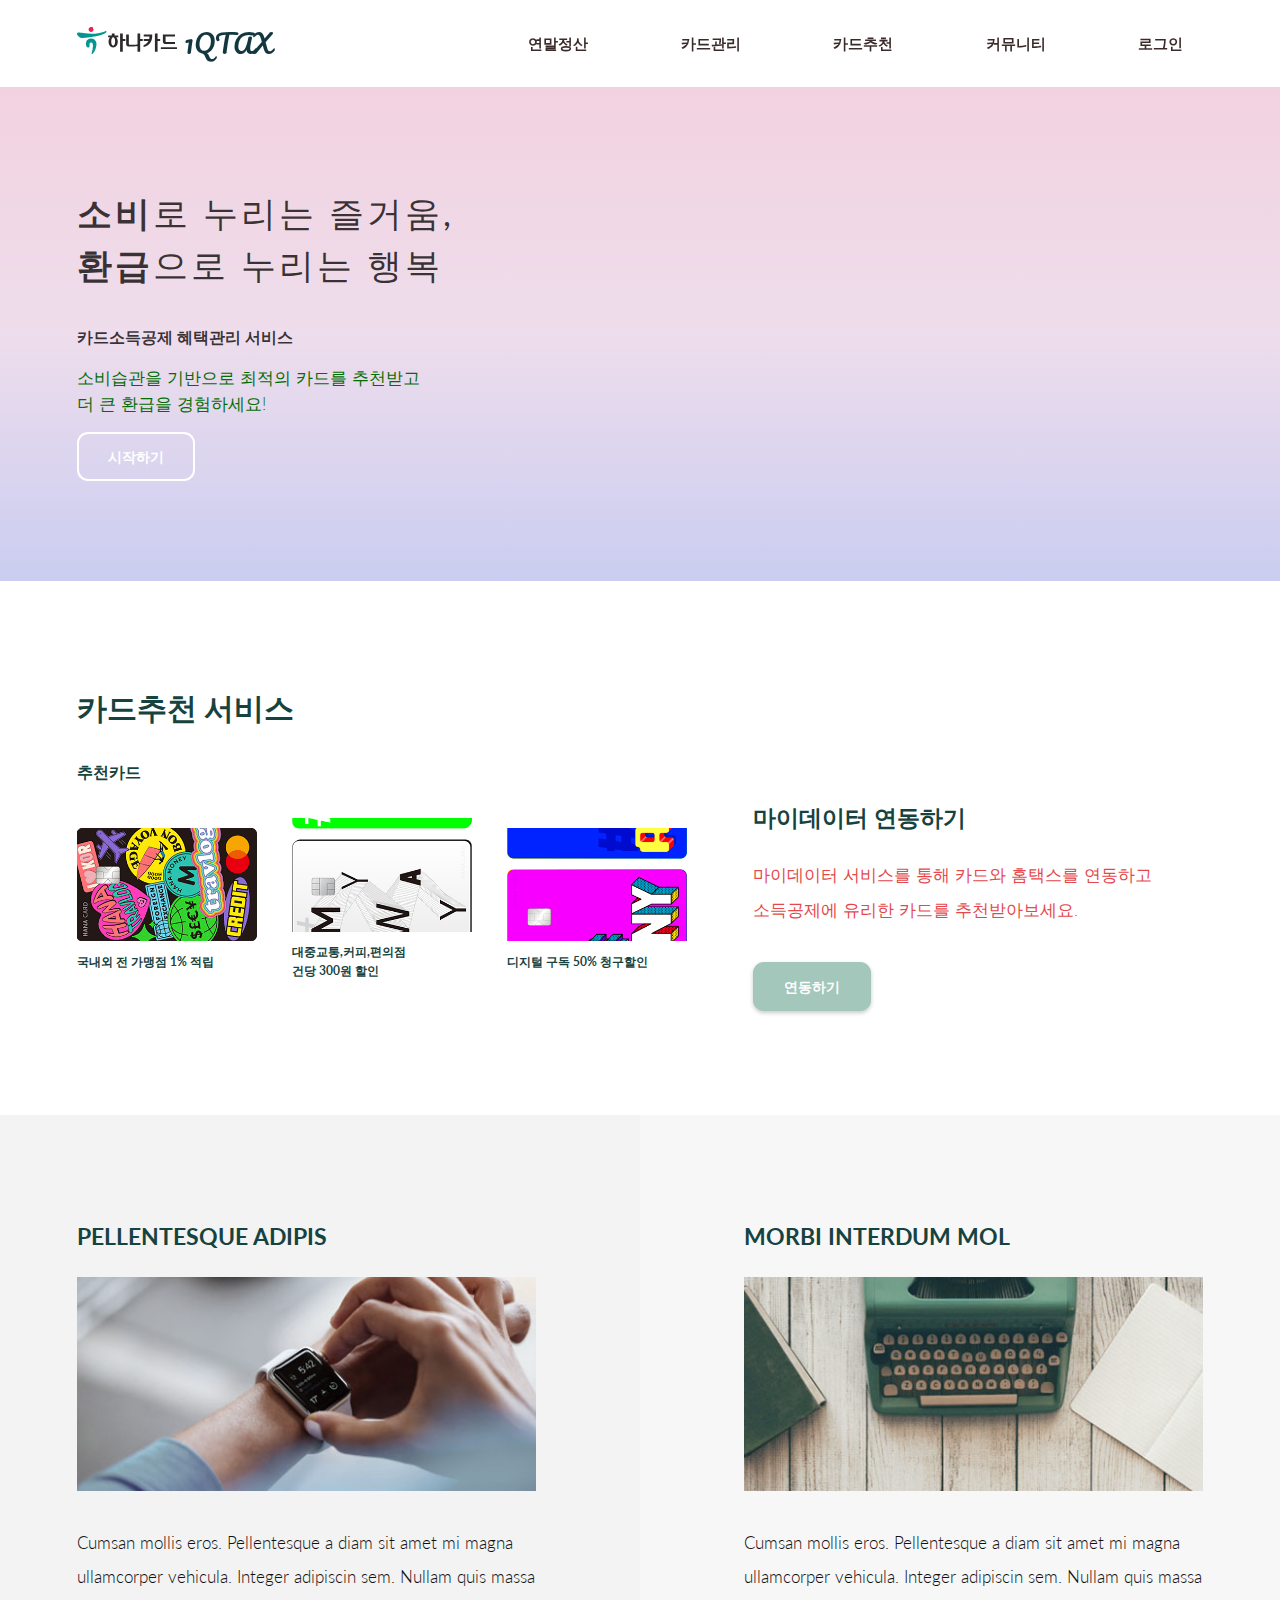
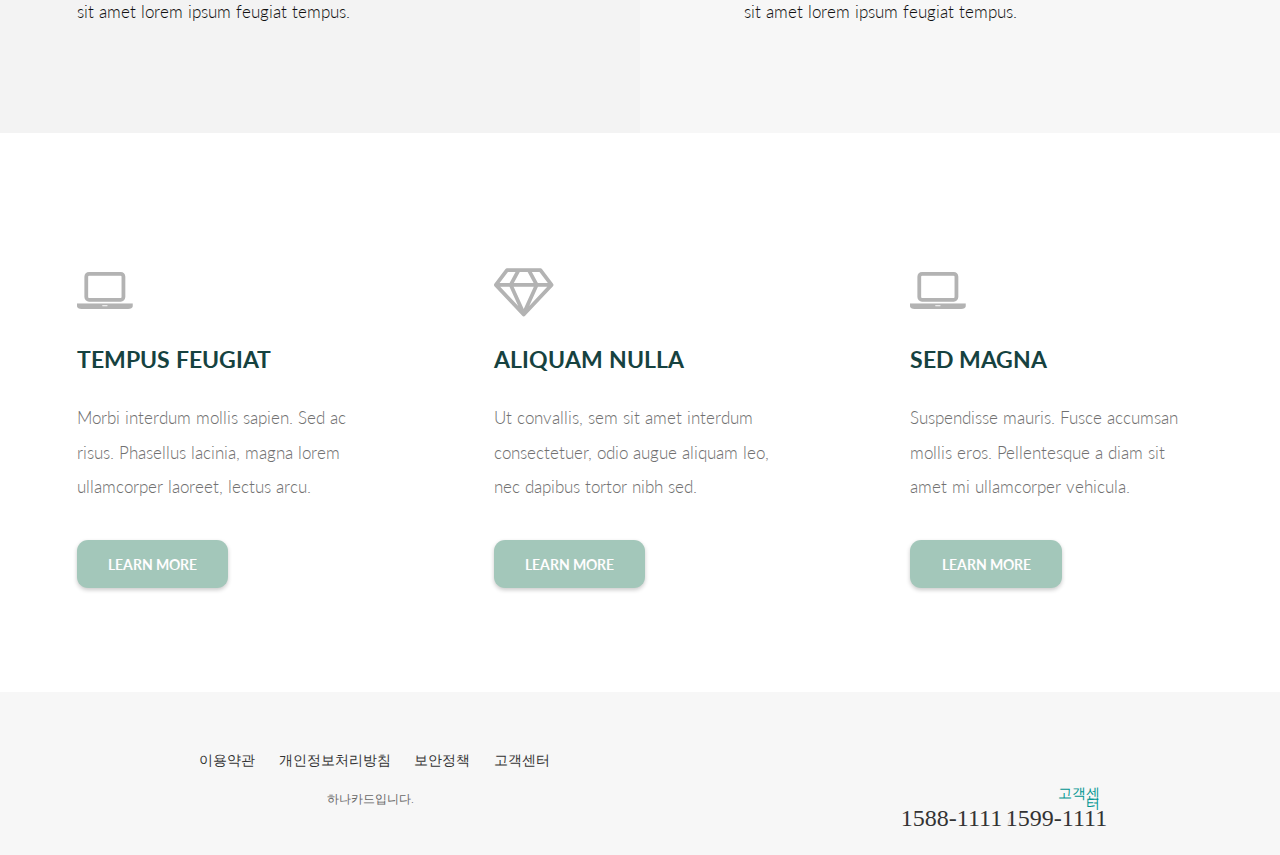
==== commit 1518afef: "feat: 메뉴바 수정, 페이지 추가" ====
--- a/web_초안/index.html
+++ b/web_초안/index.html
@@ -5,134 +5,234 @@
 	Released for free under the Creative Commons Attribution 3.0 license (templated.co/license)
 -->
 <html>
-	<head>
-		<title>Introspect by TEMPLATED</title>
-		<meta charset="utf-8" />
-		<meta name="viewport" content="width=device-width, initial-scale=1, user-scalable=no" />
-		<link rel="stylesheet" href="assets/css/main.css" />
-	</head>
-	<body>
-
-		<!-- Header -->
-			<header id="header">
-				<div class="inner">
-					<a href="index.html" class="logo">
-						<img src="images/하나카드.svg" alt="Logo" style="width: 120px; height: auto;">
+
+<head>
+	<title>Introspect by TEMPLATED</title>
+	<meta charset="utf-8" />
+	<meta name="viewport" content="width=device-width, initial-scale=1, user-scalable=no" />
+	<link rel="stylesheet" href="assets/css/main.css" />
+</head>
+
+<body>
+<!-- Header -->
+<header id="header">
+	<div class="inner">
+		<a href="index.html" class="logo">
+			<img src="images/하나카드.svg" alt="Logo" style="width: 100px; height: auto;">
+			1QTAX
+		</a>
+		<nav id="nav">
+			<ul class="menu">
+				<li>
+					<a href="index.html">연말정산</a>
+					<ul class="submenu">
+						<li><a href="result_detail.html" 
+							style="padding-left: 0;">공제현황보기</a></li>
+						<li><a href="#"
+							style="padding-left: 0;">달성률</a></li>
+						<li><a href="#"
+							style="padding-left: 0;">리포트</a></li>
+						<li><a href="#"
+							style="padding-left: 0;">우리집돈관리</a></li>
+					</ul>
+				</li>
+				<li>
+					<a href="generic.html">카드관리</a>
+					<ul class="submenu">
+						<li><a href="#">마이데이터</a></li>
+						<li><a href="#">내혜택조회</a></li>
+						<li><a href="#">사용내역조회</a></li>
+					</ul>
+				</li>
+				<li>
+					<a href="elements.html">카드추천</a>
+					<ul class="submenu">
+						<li><a href="#">카드 한눈에 보기</a></li>
+						<li><a href="#">추천카드</a></li>
+						<li><a href="#">카드안내</a></li>
+					</ul>
+				</li>
+				<li>
+					<a href="community.html">커뮤니티</a>
+					<ul class="submenu">
+						<li><a href="#">세테크Tip</a></li>
+						<li><a href="#">절세방</a></li>
+					</ul>
+				</li>
+				<li>
+					<a href="community.html">로그인</a>
+				</li>
+			</ul>
+		</nav>
+
+		</div>
+	</header>
+	<!-- <a href="#menu" class="navPanelToggle"><span class="fa fa-bars"></span></a> -->
+
+	<!-- Banner -->
+	<section id="banner">
+		<div class="inner">
+			<h1>소비<span>로 누리는 즐거움,</span><br />
+				환급<span>으로 누리는 행복</span></h1>
+			<h5>카드소득공제 혜택관리 서비스</h5>
+
+			<!-- <h4>소비습관을 기반으로 최적의 카드를 추천받고,<br />
+						더 큰 환급을 경험하세요</span></h4> -->
+			소비습관을 기반으로 최적의 카드를 추천받고<br />
+			더 큰 환급을 경험하세요!<br />
+			<h5> </h5>
+			<h5> </h5>
+			<ul class="actions">
+				<li><a href="#" class="button alt">시작하기</a></li>
+			</ul>
+		</div>
+	</section>
+
+	<!-- One -->
+	<section id="one">
+		<div class="inner">
+			<header>
+				<h2>카드추천 서비스</h2>
+			</header>
+		
+			<h5>추천카드</h5>
+			<div class="image-container" style="display: flex;">
+				<div style="flex: 1;">
+					<a href="index.html" class="card1">
+						<img src="images/travel.gif" style="width: 180px; height: auto; margin-right: 30px">
+						<h6>국내외 전 가맹점 1% 적립</h6>
 					</a>
-					<nav id="nav">
-						<a href="index.html">연말정산</a>
-						<a href="generic.html">카드관리</a>
-						<a href="elements.html">카드추천</a>
-						<a href="community.html">커뮤니티</a>
-					</nav>
-				</div>
-			</header>
-			<a href="#menu" class="navPanelToggle"><span class="fa fa-bars"></span></a>
-
-		<!-- Banner -->
-			<section id="banner">
-				<div class="inner">
-					<h1>소비<span>로 누리는 즐거움,</span><br />
-						환급<span>으로 누리는 행복</span></h1>
-					<h5>카드소득공제 혜택관리 서비스</h5>
-					
-					<!-- <h4>소비습관을 기반으로 최적의 카드를 추천받고,<br />
-						더 큰 환급을 경험하세요</span></h4> -->
-						소비습관을 기반으로 최적의 카드를 추천받고,<br />
-						더 큰 환급을 경험하세요!<br />
-						<h5>  </h5>
-						<h5>  </h5>		
+				</div>
+				<div style="flex: 1;">
+
+					<a href="index.html" class="card1">
+						<img src="images/mywaycard.gif" style="width: 180px; height: auto; margin-right: 30px">
+						<h6>대중교통,커피,편의점<br />건당 300원 할인 </h6>
+					</a>
+
+				</div>
+				<div style="flex: 1;  margin-right: 30px;">
+
+					<a href="index.html" class="card1">
+						<img src="images/anycard.gif" style="width: 180px; height: auto; margin-right: 30px">
+						<h6>디지털 구독 50% 청구할인</h6>
+					</a>
+
+				</div>
+				<div style="flex: 2; margin-right: 20px;">
+					<div class="mydata">
+						<a href="index.html" class="card1">
+							<h3>마이데이터 연동하기</h3>
+							<p style="margin-bottom: 0;">마이데이터 서비스를 통해 카드와 홈택스를 연동하고 <br />소득공제에 유리한 카드를 추천받아보세요.</p>
+						</a>
+						<ul class="actions">
+							<li><a href="index.html" class="button alt">연동하기</a></li>
+						</ul>
+					</div>
+				</div>
+			</div>
+		
+		</div>
+	</section>
+
+	<!-- Two -->
+	<section id="two">
+		<div class="inner">
+			<article>
+				<div class="content">
+					<header>
+						<h3>Pellentesque adipis</h3>
+					</header>
+					<div class="image fit">
+						<img src="images/pic01.jpg" alt="" />
+					</div>
+					<p>Cumsan mollis eros. Pellentesque a diam sit amet mi magna ullamcorper vehicula. Integer adipiscin
+						sem. Nullam quis massa sit amet lorem ipsum feugiat tempus.</p>
+				</div>
+			</article>
+			<article class="alt">
+				<div class="content">
+					<header>
+						<h3>Morbi interdum mol</h3>
+					</header>
+					<div class="image fit">
+						<img src="images/pic02.jpg" alt="" />
+					</div>
+					<p>Cumsan mollis eros. Pellentesque a diam sit amet mi magna ullamcorper vehicula. Integer adipiscin
+						sem. Nullam quis massa sit amet lorem ipsum feugiat tempus.</p>
+				</div>
+			</article>
+		</div>
+	</section>
+
+	<!-- Three -->
+	<section id="three">
+		<div class="inner">
+			<article>
+				<div class="content">
+					<span class="icon fa-laptop"></span>
+					<header>
+						<h3>Tempus Feugiat</h3>
+					</header>
+					<p>Morbi interdum mollis sapien. Sed ac risus. Phasellus lacinia, magna lorem ullamcorper laoreet,
+						lectus arcu.</p>
 					<ul class="actions">
-											<li><a href="#" class="button alt">시작하기</a></li>
-					</ul>
-				</div>
-			</section>
-
-		<!-- One -->
-			<section id="one">
-				<div class="inner">
-					<header>
-						<h2>마이데이터 연동하기</h2>
-					</header>
-					<p>마이데이터 서비스를 통해 카드와 홈택스를 연동하고 소득공제 혜택을 확인하세요.</p>
+						<li><a href="#" class="button alt">Learn More</a></li>
+					</ul>
+				</div>
+			</article>
+			<article>
+				<div class="content">
+					<span class="icon fa-diamond"></span>
+					<header>
+						<h3>Aliquam Nulla</h3>
+					</header>
+					<p>Ut convallis, sem sit amet interdum consectetuer, odio augue aliquam leo, nec dapibus tortor nibh
+						sed.</p>
 					<ul class="actions">
-						<li><a href="#" class="button alt">연동하기</a></li>
-					</ul>
-				</div>
-			</section>
-
-		<!-- Two -->
-			<section id="two">
-				<div class="inner">
-					<article>
-						<div class="content">
-							<header>
-								<h3>Pellentesque adipis</h3>
-							</header>
-							<div class="image fit">
-								<img src="images/pic01.jpg" alt="" />
-							</div>
-							<p>Cumsan mollis eros. Pellentesque a diam sit amet mi magna ullamcorper vehicula. Integer adipiscin sem. Nullam quis massa sit amet lorem ipsum feugiat tempus.</p>
-						</div>
-					</article>
-					<article class="alt">
-						<div class="content">
-							<header>
-								<h3>Morbi interdum mol</h3>
-							</header>
-							<div class="image fit">
-								<img src="images/pic02.jpg" alt="" />
-							</div>
-							<p>Cumsan mollis eros. Pellentesque a diam sit amet mi magna ullamcorper vehicula. Integer adipiscin sem. Nullam quis massa sit amet lorem ipsum feugiat tempus.</p>
-						</div>
-					</article>
-				</div>
-			</section>
-
-		<!-- Three -->
-			<section id="three">
-				<div class="inner">
-					<article>
-						<div class="content">
-							<span class="icon fa-laptop"></span>
-							<header>
-								<h3>Tempus Feugiat</h3>
-							</header>
-							<p>Morbi interdum mollis sapien. Sed ac risus. Phasellus lacinia, magna lorem ullamcorper laoreet, lectus arcu.</p>
-							<ul class="actions">
-								<li><a href="#" class="button alt">Learn More</a></li>
-							</ul>
-						</div>
-					</article>
-					<article>
-						<div class="content">
-							<span class="icon fa-diamond"></span>
-							<header>
-								<h3>Aliquam Nulla</h3>
-							</header>
-							<p>Ut convallis, sem sit amet interdum consectetuer, odio augue aliquam leo, nec dapibus tortor nibh sed.</p>
-							<ul class="actions">
-								<li><a href="#" class="button alt">Learn More</a></li>
-							</ul>
-						</div>
-					</article>
-					<article>
-					<div class="content">
-							<span class="icon fa-laptop"></span>
-							<header>
-								<h3>Sed Magna</h3>
-							</header>
-							<p>Suspendisse mauris. Fusce accumsan mollis eros. Pellentesque a diam sit amet mi ullamcorper vehicula.</p>
-							<ul class="actions">
-								<li><a href="#" class="button alt">Learn More</a></li>
-							</ul>
-						</div>
-					</article>
-				</div>
-			</section>
-
-		<!-- Footer -->
-			<section id="footer">
+						<li><a href="#" class="button alt">Learn More</a></li>
+					</ul>
+				</div>
+			</article>
+			<article>
+				<div class="content">
+					<span class="icon fa-laptop"></span>
+					<header>
+						<h3>Sed Magna</h3>
+					</header>
+					<p>Suspendisse mauris. Fusce accumsan mollis eros. Pellentesque a diam sit amet mi ullamcorper
+						vehicula.</p>
+					<ul class="actions">
+						<li><a href="#" class="button alt">Learn More</a></li>
+					</ul>
+				</div>
+			</article>
+		</div>
+	</section>
+
+	<!-- Footer -->
+
+	<footer class="BankFooter">
+		<div class="BankFooterContent">
+			<ul class="FooterLinks">
+				<li><a href="#">이용약관</a></li>
+				<li><a href="#">개인정보처리방침</a></li>
+				<li><a href="#">보안정책</a></li>
+				<li><a href="#">고객센터</a></li>
+			</ul>
+			<div class="ContactItem">
+				<div class="ContactTitle">고객센터</div>
+				<div class="ContactNumber Strong15881111">1588-1111</div>
+				<div class="ContactSeparator">/</div>
+				<div class="ContactNumber Strong15991111">1599-1111</div>
+			</div>
+
+			<p class="FooterDescription">하나카드입니다.</p>
+		</div>
+
+	</footer>
+
+	<!-- <section id="footer">
 				<div class="inner">
 					<header>
 						<h2>Get in Touch</h2>
@@ -159,13 +259,14 @@
 
 		<div class="copyright">
 			Powered by: <a href="https://templated.co/">Templated</a>.
-		</div>
-
-		<!-- Scripts -->
-			<script src="assets/js/jquery.min.js"></script>
-			<script src="assets/js/skel.min.js"></script>
-			<script src="assets/js/util.js"></script>
-			<script src="assets/js/main.js"></script>
-
-	</body>
+		</div> -->
+
+	<!-- Scripts -->
+	<script src="assets/js/jquery.min.js"></script>
+	<script src="assets/js/skel.min.js"></script>
+	<script src="assets/js/util.js"></script>
+	<script src="assets/js/main.js"></script>
+
+</body>
+
 </html>--- a/web_초안/assets/css/main.css
+++ b/web_초안/assets/css/main.css
@@ -1959,7 +1959,7 @@
 			/* background-color: transparent; */
 			/* box-shadow: inset 0 0 0 2px #e5474b; */
 			/* color: #e5474b !important; */
-			background-color: #439a97;
+			background-color: #a3c7ba;
 			box-shadow: 0 2px 4px rgba(0, 0, 0, 0.212);
 			/* box-shadow: outset 0 0 0 2px #020505; */
 			color: #fffdfe !important;
@@ -1970,7 +1970,8 @@
 			input[type="button"].alt:hover,
 			button.alt:hover,
 			.button.alt:hover {
-				background: #fceced;
+				/* background: #fceced; */
+				background: #084430;
 			}
 
 			input[type="submit"].alt:active,
@@ -3145,15 +3146,17 @@
 			padding: 0;
 			position: absolute;
 			top: 0;
-			color: #e5474b;
-			font-size: 1.75em;
+			color: #13373e;
+			/* color: #e5474b; */
+			font-size: 1.5em;
+			/* font-size: 1.75em; */
 			text-transform: none;
 			font-weight: normal;
 			padding: 0;
 		}
 
 			#header .logo:hover {
-				color: rgba(229, 71, 75, 0.75);
+				color: rgba(14, 105, 135, 0.75);
 			}
 
 		#header a {
@@ -3171,7 +3174,7 @@
 		}
 
 			#header a:hover {
-				color: rgba(255, 255, 255, 0.75);
+				color: #009692;
 			}
 
 			#header a:last-child {
@@ -3195,6 +3198,75 @@
 	}
 
 /* Menu */
+
+/* 메뉴 스타일 */
+.menu {
+	list-style: none;
+	margin: 0;
+	padding: 0;
+  }
+  
+  .menu > li {
+	display: inline-block;
+	position: relative;
+	margin-right: 20px;
+  }
+  
+  .menu > li > a {
+	text-decoration: none;
+	color: #333;
+	font-weight: bold;
+	padding: 10px;
+	display: block;
+  }
+  
+  /* 서브메뉴 스타일 */
+.submenu {
+	display: none;
+	position: absolute;
+	top: 100%;
+	left: 0;
+	background-color: #fafafb;
+	width: 150px; /* 서브메뉴 너비 조절 */
+	border: 1px solid #ddd; /* 서브메뉴 테두리 추가 */
+	box-shadow: 0 2px 4px rgba(0, 0, 0, 0.2); /* 서브메뉴 그림자 효과 */
+	padding: 0; /* 내부 패딩 제거 */
+}
+
+/* 메뉴에 마우스 오버시 서브메뉴 표시 */
+.menu > li:hover > .submenu {
+	display: block;
+}
+
+/* 서브메뉴 항목 스타일 */
+.submenu > li {
+	margin: 0;
+	padding: 0px 20px; /* 상하 5px 패딩, 좌우 패딩 없음 */
+	list-style: none;
+}
+
+.submenu > li:last-child {
+	border-bottom: none; /* 마지막 항목에 실선 제거 */
+}
+
+.submenu > li > a {
+	display: block;
+	padding: 10px; /* 항목 내용의 상하 패딩 조절 */
+	text-align: center; /* 가운데 정렬 추가 */
+	color: #333;
+	text-decoration: none;
+	font-weight: normal;
+	border-bottom: 1px solid #ddd; /* 실선을 넣어줌 */
+}
+
+.submenu > li > a:hover {
+	background-color: #ddd;
+}
+
+  
+
+
+
 
 	#nav {
 		display: inline-block;
@@ -3226,7 +3298,7 @@
 			font-style: normal;
 			font-weight: normal;
 			text-transform: none !important;
-			color: #fff;
+			color: #4a3333;
 			display: block;
 			font-size: 16px;
 			height: 2.25em;
@@ -3478,7 +3550,7 @@
 			#banner button.special,
 			#banner .button.special {
 				background-color: #ffffff;
-				color: #036c63 !important;
+				color: #3876c7 !important;
 			}
 
 		#banner:after {
@@ -3586,6 +3658,26 @@
 
 		}
 
+/*Slide  */
+		@keyframes slide01 {
+			0%{left}
+			23%{}
+			25%{}
+			48%{}
+			50%{}
+			73%{}
+			98%{}
+			100%{}
+		}
+
+			0%{}
+			0%{}
+			0%{}
+			0%{}
+			0%{}
+			0%{}
+
+
 /* Main */
 
 	#main {
@@ -3753,9 +3845,153 @@
 
 		}
 
+		/* home-card */
+		.image-section {
+			flex: 1;
+			margin-right: 1em;
+		}
+		
+		.mydata-section {
+			flex: 0.5;
+			padding: 2em;
+			background-color: #f8f8f8;
+			text-align: center;
+		}
+		
+		.image-container {
+			display: flex;
+			justify-content: space-between;
+			align-items: center;
+		}
+		
+		.card1 {
+			flex: 1;
+			margin-right: 20px;
+		}
+		
+		.image-container img {
+			width: 180px;
+			height: auto;
+			margin-right: 30px;
+		}
+		
+		.mydata-section h3 {
+			font-size: 1.2em;
+		}
+		
+		.mydata-section p {
+			margin-top: 1em;
+		}
+		
+		.mydata-section .button {
+			margin-top: 1em;
+		}
+		
+		
+		
 /* Footer */
-
-	#footer {
+/* 푸터 */
+.BankFooter {
+	background-color: #f7f7f7;
+	padding: 20px;
+	text-align: center;
+}
+
+.BankFooterContent {
+	max-width: 800px;
+	margin: 0 auto;
+	margin-top: 30px;
+	margin-left: -50px;
+}
+
+.FooterLinks {
+	list-style: none;
+	padding: 0;
+	margin-bottom: 10px;
+}
+
+.FooterLinks li {
+	display: inline-block;
+	margin-right: 10px;
+}
+
+.FooterLinks li:last-child {
+	margin-right: 0;
+}
+
+.FooterLinks a {
+	color: #333;
+	text-decoration: none;
+	font-size: 14px;
+}
+
+.FooterDescription {
+	color: #666;
+	font-size: 12px;
+}
+
+.ContactItem {
+	width: 250px;
+	height: 40px;
+	position: absolute;
+	margin-right: 150px;
+	right: 0;
+}
+
+.ContactTitle {
+	width: 50px;
+	height: 20px;
+	text-align: right;
+	color: #009591;
+	font-size: 14px;
+	font-family: Noto Sans KR;
+	font-weight: 350;
+	line-height: 10px; /* Increase line-height to add spacing */
+	word-wrap: break-word;
+	position: absolute;
+	top: 2px;
+	right: 30px;
+}
+
+.ContactNumber {
+	width: 122.17px;
+	height: 36px;
+	text-align: right;
+	color: #333333;
+	font-size: 24px;
+	font-family: Noto Sans KR;
+	font-weight: 350;
+	line-height: 24px;
+	word-wrap: break-word;
+	position: absolute;
+	top: 19px;
+}
+
+.ContactNumber.Strong15881111 {
+	left: 0;
+	right: 30px;
+}
+
+.ContactSeparator {
+	width: 9.12px;
+	height: 36px;
+	text-align: right;
+	color: #DDDDDD;
+	font-size: 24px;
+	font-family: Noto Sans KR;
+	font-weight: 350;
+	line-height: 24px;
+	word-wrap: break-word;
+	position: absolute;
+	top: 19px;
+	left: 124.68px;
+}
+
+.ContactNumber.Strong15991111 {
+	left: 105px;
+}
+}
+	/* #footer {
 		background-color: #e5474b;
 		color: #f2a3a5;
 		padding: 4em 0 2em 0;
@@ -3979,4 +4215,4 @@
 				padding: 2em 0 0.1em 0;
 			}
 
-		}+		} */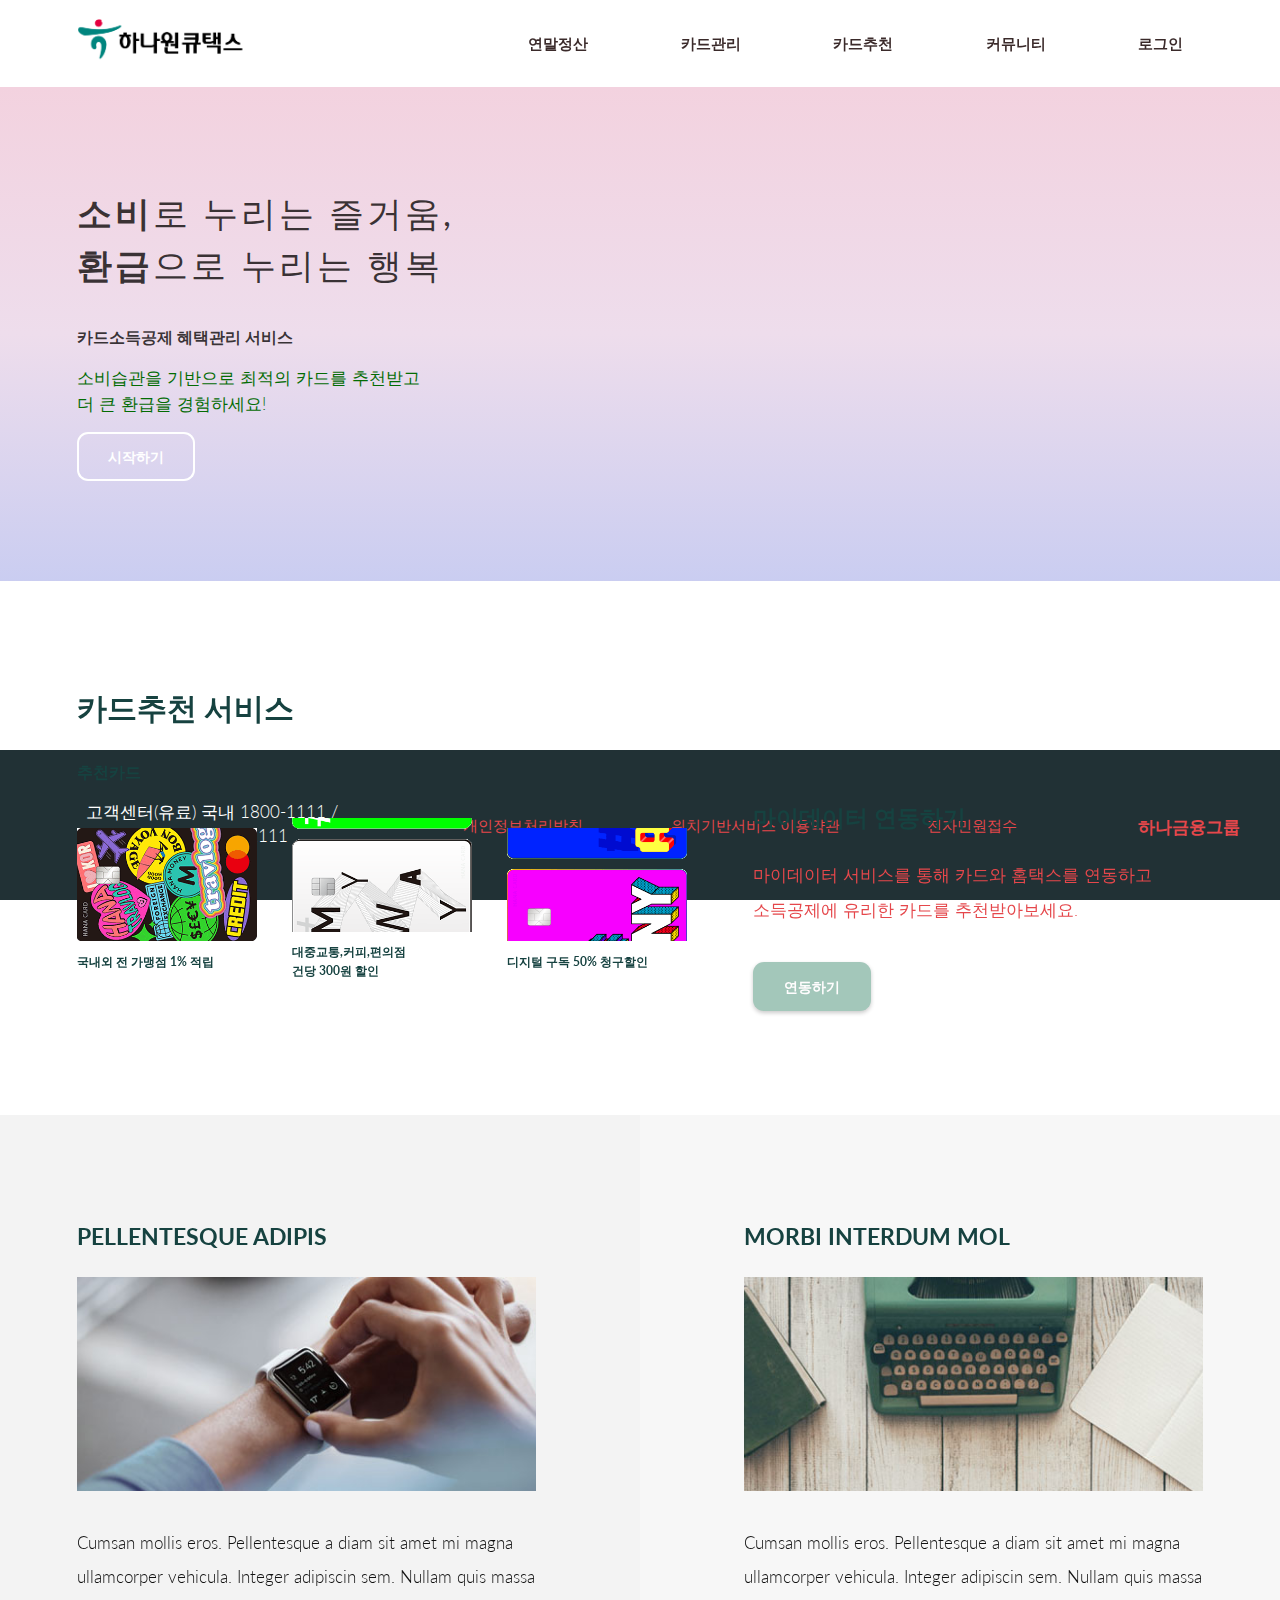
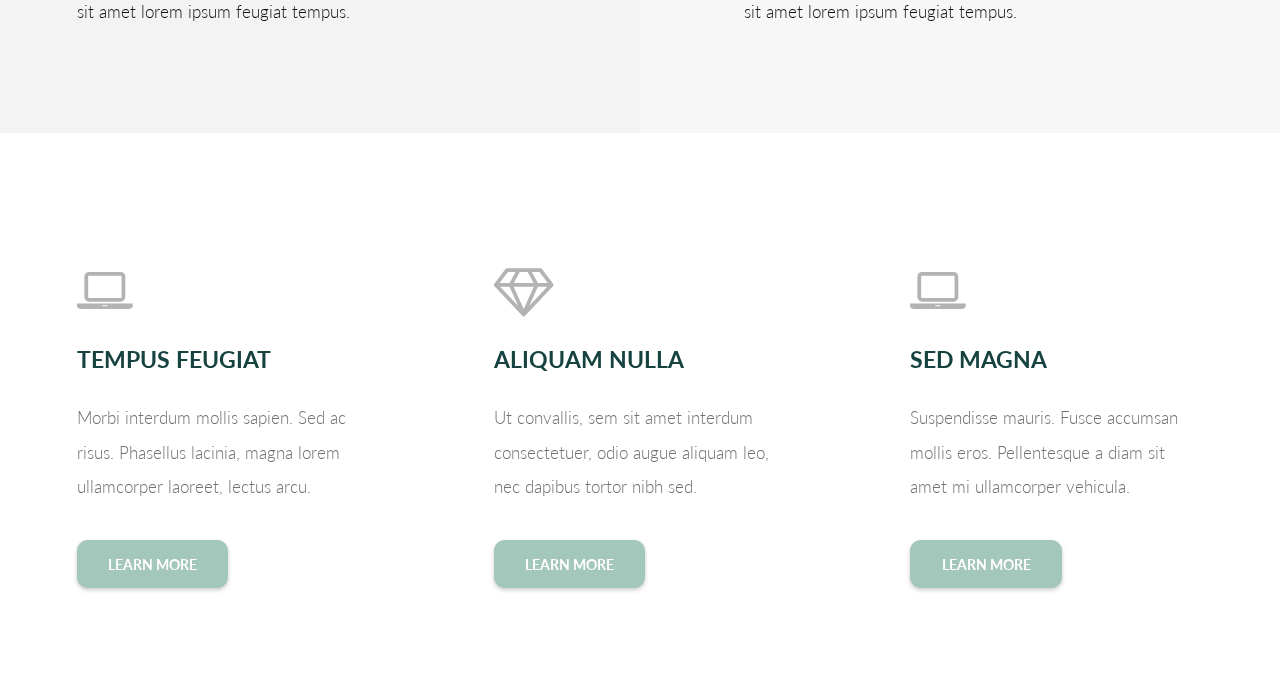
==== commit b78a0c7f: "기존 html 수정" ====
--- a/web_초안/index.html
+++ b/web_초안/index.html
@@ -18,8 +18,8 @@
 <header id="header">
 	<div class="inner">
 		<a href="index.html" class="logo">
-			<img src="images/하나카드.svg" alt="Logo" style="width: 100px; height: auto;">
-			1QTAX
+			<img src="images/1qtax2.png" alt="Logo" style="width: 180px; height: auto;">
+	
 		</a>
 		<nav id="nav">
 			<ul class="menu">
@@ -211,7 +211,7 @@
 	</section>
 
 	<!-- Footer -->
-
+<!-- 
 	<footer class="BankFooter">
 		<div class="BankFooterContent">
 			<ul class="FooterLinks">
@@ -230,7 +230,43 @@
 			<p class="FooterDescription">하나카드입니다.</p>
 		</div>
 
+	</footer> -->
+	<!-- <footer>
+		<div class="inner">
+			<h1 class="footerLogo">하나카드</h1>
+			<ul class="contact">
+				<li>고객센터(유료) 국내 1800-1111 /</li>
+				<li>해외 82-1800-1111</li>
+			</ul>
+			<ul class="footerlist">
+			   <li><a href="#">개인정보처리방침</a></li>
+			   <li><a href="#">위치서비스기반 이용약관</a></li>
+			   <li><a href="#">전자민원접수</a></li>
+		   </ul>
+			<ul class="sns">
+				<li><a href="#">하나금융그룹</a></li>
+			</ul>
+		</div>
+	</footer> -->
+	<footer>
+		<div class="inner">
+			<h1 class="footerLogo"></h1>
+			<ul class="contact">
+				<li>고객센터(유료) 국내 1800-1111 /</li>
+				<li>해외 82-1800-1111</li>
+			</ul>
+			<ul class="link">
+				<li><a href="#">개인정보처리방침</li>
+				<li><a href="#">위치기반서비스 이용약관</li>
+				<li><a href="#">전자민원접수</li>
+			</ul>
+			<ul class="name">
+				<li><a href="#">하나금융그룹</a></li>
+			</ul>
+
+		</div>
 	</footer>
+
 
 	<!-- <section id="footer">
 				<div class="inner">
--- a/web_초안/assets/css/main.css
+++ b/web_초안/assets/css/main.css
@@ -26,9 +26,10 @@
 		line-height: 1;
 	}
 
-	ol, ul {
+	ol, ul, li {
 		list-style: none;
 	}
+	
 
 	blockquote, q {
 		quotes: none;
@@ -3832,7 +3833,7 @@
 		@media screen and (max-width: 980px) {
 
 			#three {
-				padding: 4em 0 2em 0;
+				padding: em 0 2em 0;
 			}
 
 		}
@@ -3891,7 +3892,16 @@
 		
 /* Footer */
 /* 푸터 */
-.BankFooter {
+footer {position: fixed; padding-top: 10px; left: 0; bottom: 0; width: 100%; height: 150px; background: #213135;color:#fff; padding: 40px 0; box-sizing: border-box; z-index: -1;  text-align: center; }
+footer .inner {display: flex; justify-content: space-between; font-family: "Lato", sans-serif;}
+footer .inner .footerLogo {font-size: 50px; text-transform: uppercase; font-weight: bold;}
+footer .inner .contact {width: 30%; line-height: 1.4;margin-top: 10px; }
+footer .inner .name {display: flex;margin-top: 20px; float: right;}
+footer .inner .name li {margin:0 40px; font-weight: bold; font-size: 17px;}
+footer .inner .link {display: flex;margin-top: 20px; float: top;}
+footer .inner .link li {margin:0 40px; font-size: 15px;}
+
+/* .BankFooter {
 	background-color: #f7f7f7;
 	padding: 20px;
 	text-align: center;
@@ -3928,8 +3938,8 @@
 .FooterDescription {
 	color: #666;
 	font-size: 12px;
-}
-
+} */
+/* 
 .ContactItem {
 	width: 250px;
 	height: 40px;
@@ -3989,7 +3999,7 @@
 
 .ContactNumber.Strong15991111 {
 	left: 105px;
-}
+} */
 }
 	/* #footer {
 		background-color: #e5474b;
